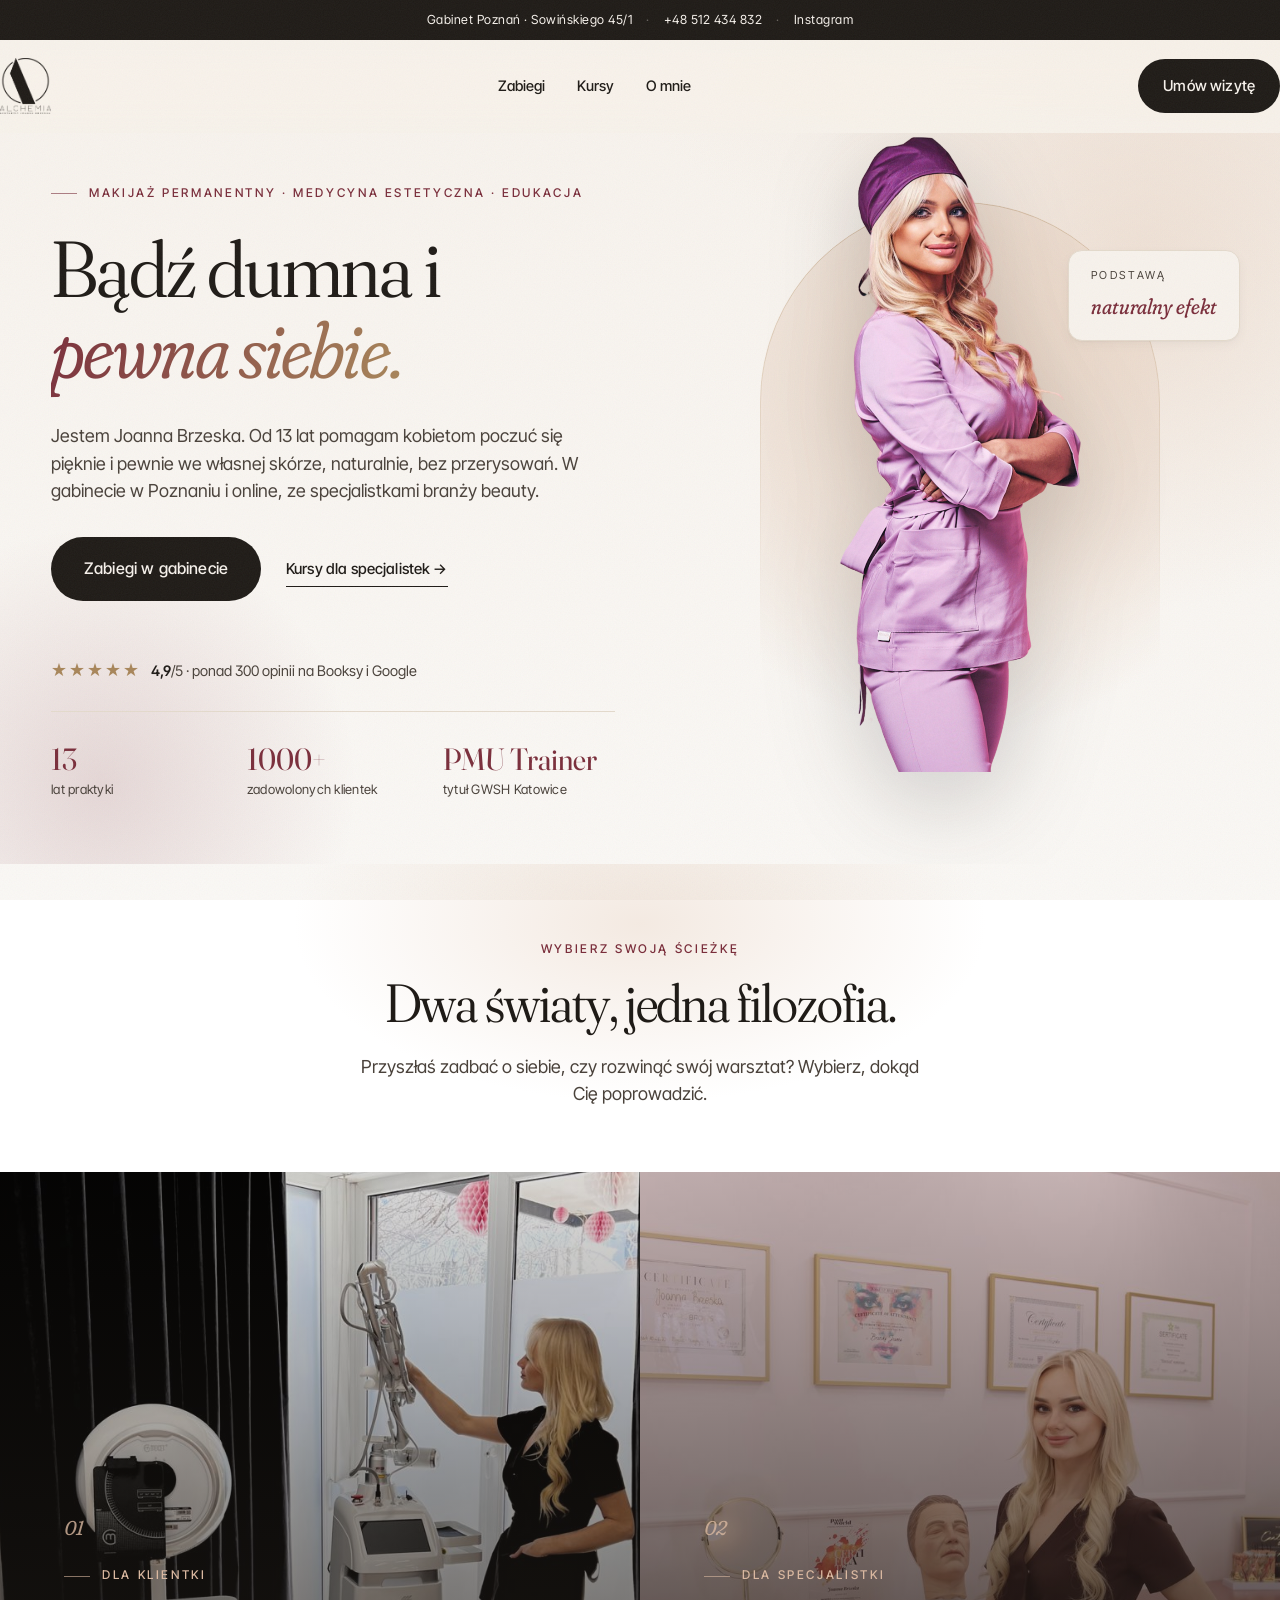
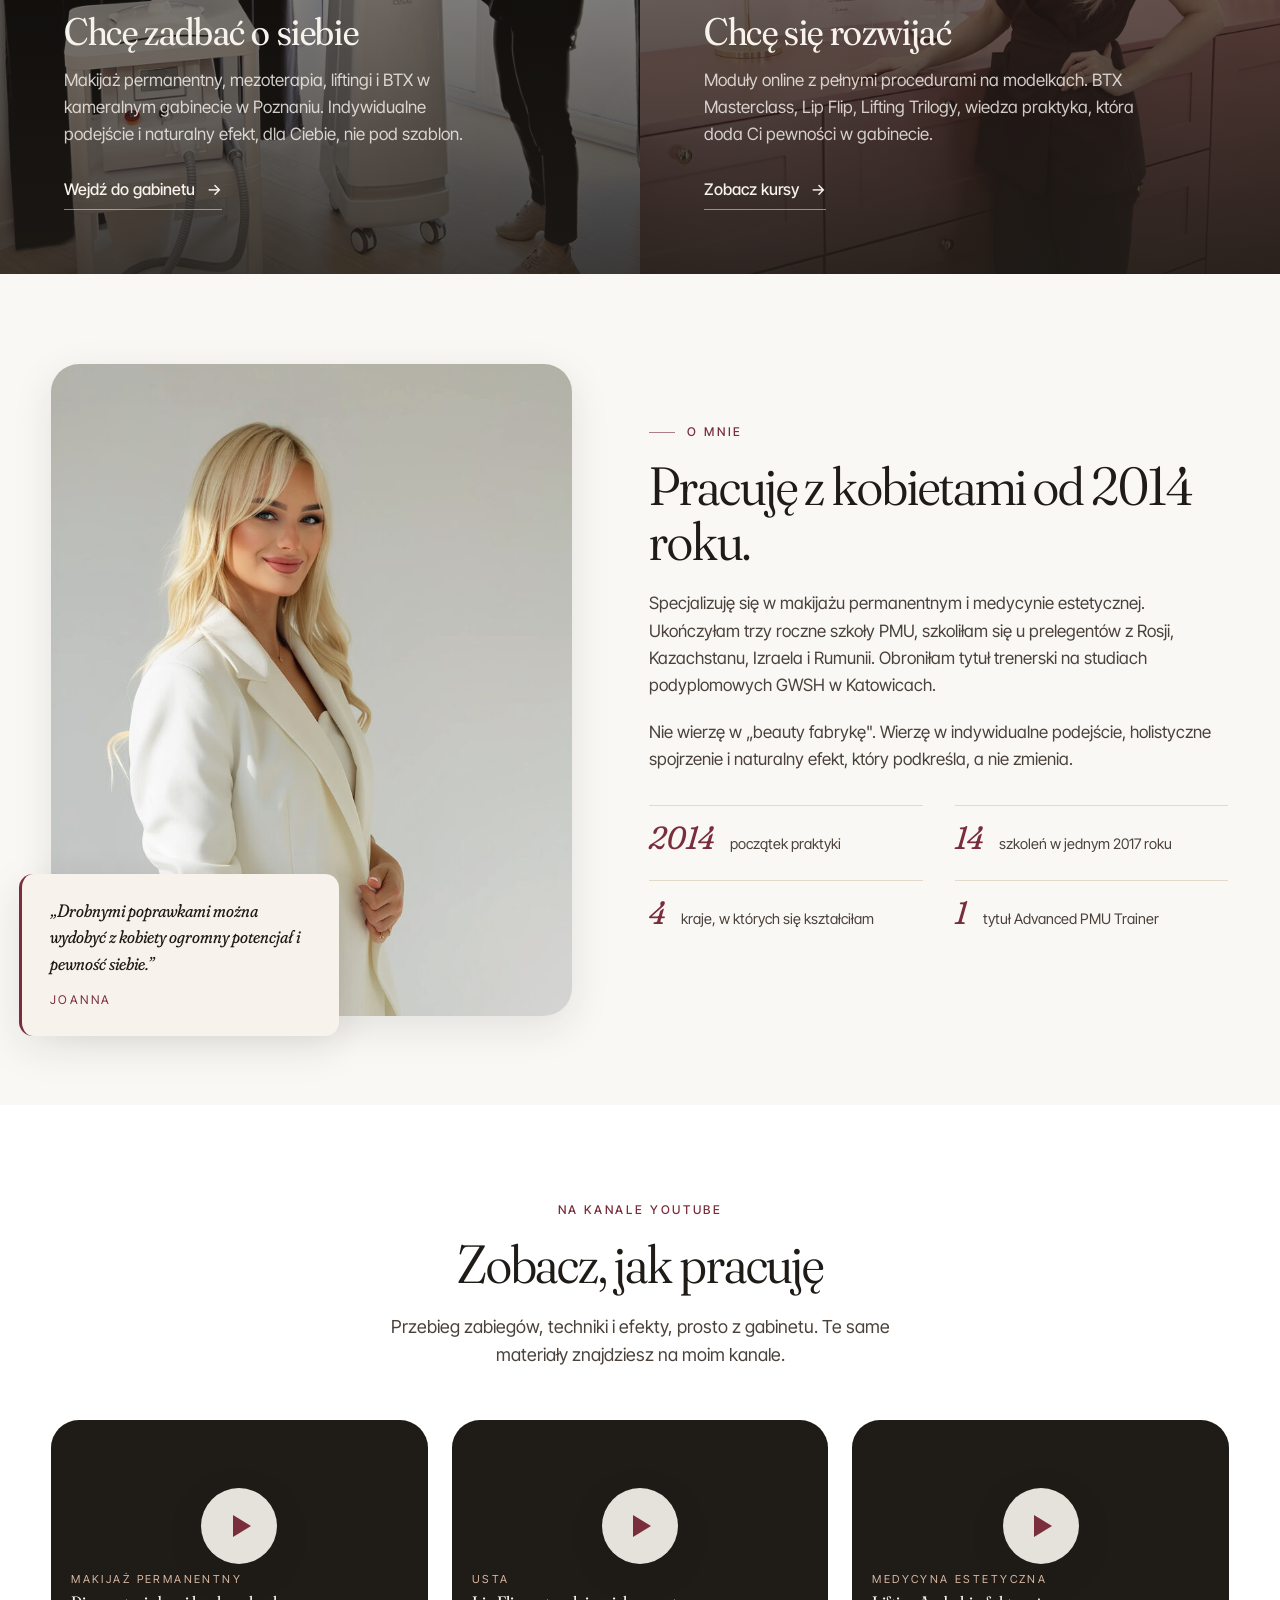
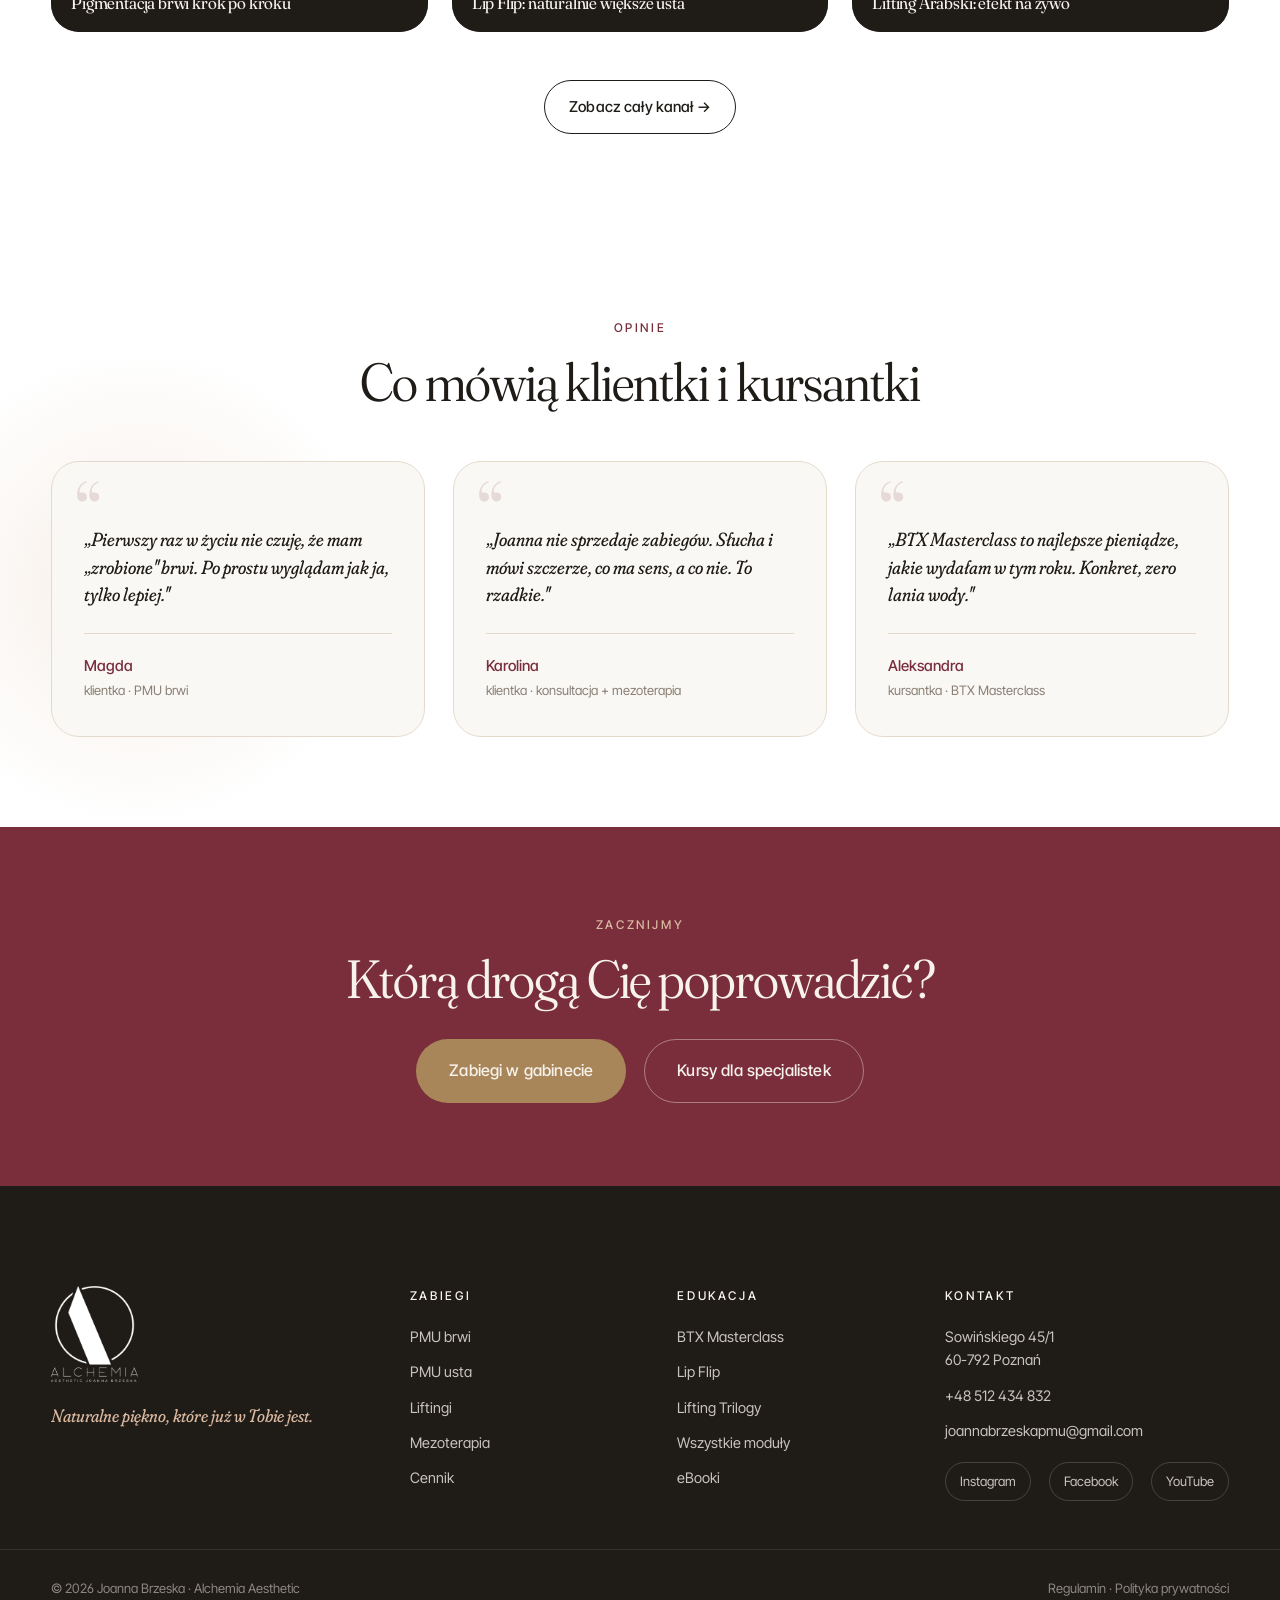
==== index.html @ 3da0dc56 "Add files via upload" ====
<!doctype html>
<html lang="pl">
<head>
<meta charset="utf-8" />
<meta name="viewport" content="width=device-width, initial-scale=1" />
<title>Joanna Brzeska · Bądź dumna i pewna siebie</title>
<meta name="description" content="Joanna Brzeska · makijaż permanentny i medycyna estetyczna w Poznaniu oraz kursy online dla specjalistek branży beauty. Naturalny efekt, z którym poczujesz się dumna i pewna siebie. 13 lat doświadczenia." />
<meta name="theme-color" content="#7A2E3B" />
<link rel="canonical" href="https://joannabrzeska.pl/" />
<link rel="icon" type="image/png" href="assets/favicon.png" />
<link rel="apple-touch-icon" href="assets/apple-touch-icon.png" />
<meta property="og:type" content="website" />
<meta property="og:locale" content="pl_PL" />
<meta property="og:site_name" content="Alchemia Aesthetic Joanna Brzeska" />
<meta property="og:url" content="https://joannabrzeska.pl/" />
<meta property="og:title" content="Joanna Brzeska · Bądź dumna i pewna siebie" />
<meta property="og:description" content="Makijaż permanentny i medycyna estetyczna w Poznaniu oraz kursy online dla specjalistek. Naturalny efekt, z którym poczujesz się dumna i pewna siebie." />
<meta property="og:image" content="https://joannabrzeska.pl/assets/og-default.jpg" />
<meta property="og:image:width" content="1200" />
<meta property="og:image:height" content="630" />
<meta name="twitter:card" content="summary_large_image" />
<meta name="twitter:title" content="Joanna Brzeska · Bądź dumna i pewna siebie" />
<meta name="twitter:description" content="Makijaż permanentny i medycyna estetyczna w Poznaniu oraz kursy online dla specjalistek." />
<meta name="twitter:image" content="https://joannabrzeska.pl/assets/og-default.jpg" />
<!-- TODO kampanie: wklej tu GA4 / Meta Pixel / Google Ads tag -->
<link rel="preconnect" href="https://fonts.googleapis.com">
<link rel="preconnect" href="https://fonts.gstatic.com" crossorigin>
<link href="https://fonts.googleapis.com/css2?family=Fraunces:ital,opsz,wght,SOFT@0,9..144,300..700,0..100;1,9..144,300..700,0..100&family=Inter+Tight:wght@300;400;500;600&display=swap" rel="stylesheet">
<link rel="stylesheet" href="styles.css" />
<!-- Dane strukturalne (geo orientacyjne, oceny dodać po weryfikacji w Booksy/Google) -->
<script type="application/ld+json">
{
  "@context": "https://schema.org",
  "@type": "BeautySalon",
  "name": "Alchemia Aesthetic Joanna Brzeska",
  "image": "https://joannabrzeska.pl/assets/og-default.jpg",
  "url": "https://joannabrzeska.pl/",
  "telephone": "+48512434832",
  "email": "joannabrzeskapmu@gmail.com",
  "priceRange": "$$",
  "address": {
    "@type": "PostalAddress",
    "streetAddress": "Sowińskiego 45/1",
    "postalCode": "60-792",
    "addressLocality": "Poznań",
    "addressCountry": "PL"
  },
  "geo": { "@type": "GeoCoordinates", "latitude": 52.4290, "longitude": 16.9100 },
  "openingHoursSpecification": [
    { "@type": "OpeningHoursSpecification", "dayOfWeek": ["Monday","Tuesday","Wednesday","Thursday","Friday"], "opens": "10:00", "closes": "19:00" },
    { "@type": "OpeningHoursSpecification", "dayOfWeek": "Saturday", "opens": "10:00", "closes": "15:00" }
  ],
  "sameAs": [
    "https://www.instagram.com/joannabrzeskapmu/",
    "https://www.facebook.com/joannabrzeskapmu/",
    "https://www.youtube.com/@joannabrzeska"
  ]
}
</script>
</head>
<body>

<!-- TOP BAR -->
<div class="topbar">
  <div class="container topbar__inner">
    <span>Gabinet Poznań · Sowińskiego 45/1</span>
    <span class="dot">·</span>
    <a href="tel:+48512434832">+48 512 434 832</a>
    <span class="dot">·</span>
    <a href="https://www.instagram.com/joannabrzeskapmu/" target="_blank" rel="noopener">Instagram</a>
  </div>
</div>

<!-- NAV -->
<header class="nav" id="nav">
  <div class="container nav__inner">
    <a href="index.html" class="brand" aria-label="Alchemia Aesthetic Joanna Brzeska">
      <img class="brand__logo" src="assets/logo-dark.png" alt="Alchemia Aesthetic Joanna Brzeska" width="951" height="1054" decoding="async" />
    </a>
    <nav class="nav__links" aria-label="Główne">
      <a href="zabiegi.html">Zabiegi</a>
      <a href="kursy.html">Kursy</a>
      <a href="#o-mnie">O mnie</a>
    </nav>
    <div class="nav__actions">
      <a href="https://alchemiaaestheticjoannabrzeska.booksy.com" target="_blank" rel="noopener" class="btn btn--primary">Umów wizytę</a>
    </div>
    <button class="nav__burger" aria-label="Menu" aria-expanded="false">
      <span></span><span></span><span></span>
    </button>
  </div>
</header>

<!-- HERO -->
<section class="hero">
  <div class="container hero__grid">
    <div class="hero__copy reveal">
      <span class="eyebrow">Makijaż permanentny &middot; Medycyna estetyczna &middot; Edukacja</span>
      <h1 class="display">
        Bądź dumna i <em>pewna siebie.</em>
      </h1>
      <p class="lede">
        Jestem Joanna Brzeska. Od 13 lat pomagam kobietom poczuć się pięknie i pewnie
        we własnej skórze, naturalnie, bez przerysowań. W gabinecie w Poznaniu i online,
        ze specjalistkami branży beauty.
      </p>
      <div class="hero__cta">
        <a href="zabiegi.html" class="btn btn--primary btn--lg">Zabiegi w gabinecie</a>
        <a href="kursy.html" class="btn btn--link">Kursy dla specjalistek &rarr;</a>
      </div>
      <!-- OCENY: podmień na realne liczby z Booksy/Google -->
      <div class="rating reveal">
        <span class="rating__stars" aria-hidden="true">★★★★★</span>
        <span class="rating__text"><strong>4,9</strong>/5 &middot; ponad 300 opinii na Booksy i Google</span>
      </div>
      <ul class="hero__proof">
        <li><strong>13</strong><span>lat praktyki</span></li>
        <li><strong>1000+</strong><span>zadowolonych klientek</span></li>
        <li><strong>PMU Trainer</strong><span>tytuł GWSH Katowice</span></li>
      </ul>
    </div>
    <div class="hero__visual hero__visual--portrait reveal">
      <span class="hero__backdrop" aria-hidden="true"></span>
      <img class="hero__portrait" src="assets/joanna-hero-trim.png" alt="Joanna Brzeska, makijaż permanentny i medycyna estetyczna" width="508" height="1288" fetchpriority="high" decoding="async" />
      <div class="hero__badge">
        <span class="hero__badge-label">Podstawą</span>
        <span class="hero__badge-value">naturalny efekt</span>
      </div>
    </div>
  </div>
</section>

<!-- GATEWAY: the fork -->
<section class="gateway" id="gateway">
  <div class="gateway__intro container reveal">
    <span class="eyebrow">Wybierz swoją ścieżkę</span>
    <h2 class="display display--md">Dwa światy, jedna filozofia.</h2>
    <p class="lede lede--center">Przyszłaś zadbać o siebie, czy rozwinąć swój warsztat? Wybierz, dokąd Cię poprowadzić.</p>
  </div>
  <div class="gateway__doors">
    <a href="zabiegi.html" class="door door--client reveal" style="--img:url('assets/salon.jpg')">
      <div class="door__inner">
        <span class="door__num">01</span>
        <span class="eyebrow eyebrow--light">Dla klientki</span>
        <h3>Chcę zadbać o siebie</h3>
        <p>Makijaż permanentny, mezoterapia, liftingi i BTX w kameralnym gabinecie w Poznaniu. Indywidualne podejście i naturalny efekt, dla Ciebie, nie pod szablon.</p>
        <span class="door__cta">Wejdź do gabinetu <span>&rarr;</span></span>
      </div>
    </a>
    <a href="kursy.html" class="door door--pro reveal" style="--img:url('assets/certyfikaty.jpg')">
      <div class="door__inner">
        <span class="door__num">02</span>
        <span class="eyebrow eyebrow--light">Dla specjalistki</span>
        <h3>Chcę się rozwijać</h3>
        <p>Moduły online z pełnymi procedurami na modelkach. BTX Masterclass, Lip Flip, Lifting Trilogy, wiedza praktyka, która doda Ci pewności w gabinecie.</p>
        <span class="door__cta">Zobacz kursy <span>&rarr;</span></span>
      </div>
    </a>
  </div>
</section>

<!-- ABOUT -->
<section class="about" id="o-mnie">
  <div class="container about__grid">
    <div class="about__visual reveal">
      <div class="about__img" style="background-image:url('assets/joanna-blazer.jpg')"></div>
      <div class="about__quote">
        <p>&bdquo;Drobnymi poprawkami można wydobyć z kobiety ogromny potencjał i pewność siebie.&rdquo;</p>
        <span>Joanna</span>
      </div>
    </div>
    <div class="about__copy reveal">
      <span class="eyebrow">O mnie</span>
      <h2 class="display display--md">Pracuję z kobietami od 2014 roku.</h2>
      <p>Specjalizuję się w makijażu permanentnym i medycynie estetycznej. Ukończyłam trzy roczne szkoły PMU, szkoliłam się u prelegentów z Rosji, Kazachstanu, Izraela i Rumunii. Obroniłam tytuł trenerski na studiach podyplomowych GWSH w Katowicach.</p>
      <p>Nie wierzę w „beauty fabrykę". Wierzę w indywidualne podejście, holistyczne spojrzenie i naturalny efekt, który podkreśla, a nie zmienia.</p>
      <ul class="about__facts">
        <li><span>2014</span>początek praktyki</li>
        <li><span>14</span>szkoleń w jednym 2017 roku</li>
        <li><span>4</span>kraje, w których się kształciłam</li>
        <li><span>1</span>tytuł Advanced PMU Trainer</li>
      </ul>
    </div>
  </div>
</section>

<!-- YOUTUBE -->
<section class="videos reveal" id="filmy">
  <div class="container">
    <div class="section-head">
      <span class="eyebrow">Na kanale YouTube</span>
      <h2 class="display display--md">Zobacz, jak pracuję</h2>
      <p class="lede lede--center">Przebieg zabiegów, techniki i efekty, prosto z gabinetu. Te same materiały znajdziesz na moim kanale.</p>
    </div>
    <div class="videos__grid">
      <button class="video-card" data-yt="wmtesK_IHoU" style="--poster:url('https://i.ytimg.com/vi/wmtesK_IHoU/hqdefault.jpg')">
        <span class="video-card__play" aria-hidden="true"></span>
        <span class="video-card__cap">
          <span class="video-card__kicker">Makijaż permanentny</span>
          <span class="video-card__title">Pigmentacja brwi krok po kroku</span>
        </span>
      </button>
      <button class="video-card" data-yt="h-pmyo1v80g" style="--poster:url('https://i.ytimg.com/vi/h-pmyo1v80g/hqdefault.jpg')">
        <span class="video-card__play" aria-hidden="true"></span>
        <span class="video-card__cap">
          <span class="video-card__kicker">Usta</span>
          <span class="video-card__title">Lip Flip: naturalnie większe usta</span>
        </span>
      </button>
      <button class="video-card" data-yt="hcUxvIE_0jc" style="--poster:url('https://i.ytimg.com/vi/hcUxvIE_0jc/hqdefault.jpg')">
        <span class="video-card__play" aria-hidden="true"></span>
        <span class="video-card__cap">
          <span class="video-card__kicker">Medycyna estetyczna</span>
          <span class="video-card__title">Lifting Arabski: efekt na żywo</span>
        </span>
      </button>
    </div>
    <div class="videos__cta">
      <a href="https://www.youtube.com/@joannabrzeska" target="_blank" rel="noopener" class="btn btn--ghost">Zobacz cały kanał &rarr;</a>
    </div>
  </div>
</section>

<!-- TESTIMONIALS -->
<section class="testimonials">
  <div class="container">
    <div class="section-head reveal">
      <span class="eyebrow">Opinie</span>
      <h2 class="display display--md">Co mówią klientki i kursantki</h2>
    </div>
    <div class="testimonials__grid">
      <blockquote class="testi reveal">
        <p>„Pierwszy raz w życiu nie czuję, że mam &bdquo;zrobione" brwi. Po prostu wyglądam jak ja, tylko lepiej."</p>
        <footer><strong>Magda</strong><span>klientka · PMU brwi</span></footer>
      </blockquote>
      <blockquote class="testi reveal">
        <p>„Joanna nie sprzedaje zabiegów. Słucha i mówi szczerze, co ma sens, a co nie. To rzadkie."</p>
        <footer><strong>Karolina</strong><span>klientka · konsultacja + mezoterapia</span></footer>
      </blockquote>
      <blockquote class="testi reveal">
        <p>„BTX Masterclass to najlepsze pieniądze, jakie wydałam w tym roku. Konkret, zero lania wody."</p>
        <footer><strong>Aleksandra</strong><span>kursantka · BTX Masterclass</span></footer>
      </blockquote>
    </div>
  </div>
</section>

<!-- CLOSING CTA -->
<section class="cta-band cta-band--split reveal">
  <div class="container">
    <span class="eyebrow eyebrow--light">Zacznijmy</span>
    <h2 class="display display--md display--light">Którą drogą Cię poprowadzić?</h2>
    <div class="cta-band__actions">
      <a href="zabiegi.html" class="btn btn--gold btn--lg">Zabiegi w gabinecie</a>
      <a href="kursy.html" class="btn btn--ghost btn--ghost-light btn--lg">Kursy dla specjalistek</a>
    </div>
  </div>
</section>

<!-- STICKY MOBILE CTA -->
<div class="mobile-cta" aria-label="Szybkie akcje">
  <a href="zabiegi.html" class="btn btn--primary">Zabiegi</a>
  <a href="kursy.html" class="btn btn--gold">Kursy</a>
</div>

<!-- FOOTER -->
<footer class="footer">
  <div class="container footer__grid">
    <div class="footer__brand">
      <img class="brand__logo brand__logo--footer" src="assets/logo-white.png" alt="Alchemia Aesthetic Joanna Brzeska" width="951" height="1054" loading="lazy" decoding="async" />
      <p>Naturalne piękno, które już w&nbsp;Tobie jest.</p>
    </div>
    <div>
      <h4>Zabiegi</h4>
      <ul>
        <li><a href="zabiegi.html#oferta">PMU brwi</a></li>
        <li><a href="zabiegi.html#oferta">PMU usta</a></li>
        <li><a href="zabiegi.html#oferta">Liftingi</a></li>
        <li><a href="zabiegi.html#oferta">Mezoterapia</a></li>
        <li><a href="zabiegi.html#cennik">Cennik</a></li>
      </ul>
    </div>
    <div>
      <h4>Edukacja</h4>
      <ul>
        <li><a href="kursy.html#moduly">BTX Masterclass</a></li>
        <li><a href="kursy.html#moduly">Lip Flip</a></li>
        <li><a href="kursy.html#moduly">Lifting Trilogy</a></li>
        <li><a href="kursy.html#moduly">Wszystkie moduły</a></li>
        <li><a href="kursy.html#moduly">eBooki</a></li>
      </ul>
    </div>
    <div>
      <h4>Kontakt</h4>
      <ul>
        <li>Sowińskiego 45/1<br/>60-792 Poznań</li>
        <li><a href="tel:+48512434832">+48 512 434 832</a></li>
        <li><a href="mailto:joannabrzeskapmu@gmail.com">joannabrzeskapmu@gmail.com</a></li>
      </ul>
      <div class="footer__social">
        <a href="https://www.instagram.com/joannabrzeskapmu/" target="_blank" rel="noopener">Instagram</a>
        <a href="https://www.facebook.com/joannabrzeskapmu/" target="_blank" rel="noopener">Facebook</a>
        <a href="https://www.youtube.com/@joannabrzeska" target="_blank" rel="noopener">YouTube</a>
      </div>
    </div>
  </div>
  <div class="container footer__bottom">
    <span>&copy; 2026 Joanna Brzeska · Alchemia Aesthetic</span>
    <span><a href="#">Regulamin</a> · <a href="#">Polityka prywatności</a></span>
  </div>
</footer>

<script src="script.js"></script>
</body>
</html>
---- styles.css ----
/* ============================================
   Joanna Brzeska — Redesign v0.1
   Palette: cream / graphite / burgundy / nude / gold
   Type: Fraunces (display) + Inter Tight (body)
   ============================================ */

:root {
  --cream:        #F7F2EC;
  --cream-2:      #EFE7DC;
  --paper:        #FAF8F5;
  --graphite:     #1F1B17;
  --graphite-2:   #4A423B;
  --muted:        #8A7F74;
  --line:         #E4DACC;
  --nude:         #E8D4C4;
  --nude-2:       #D9B8A0;
  --burgundy:     #7A2E3B;
  --burgundy-dk:  #5C1F2A;
  --gold:         #A8865A;

  --ff-display: "Fraunces", "Times New Roman", serif;
  --ff-body:    "Inter Tight", -apple-system, BlinkMacSystemFont, "Segoe UI", sans-serif;

  --radius-sm: 6px;
  --radius:    14px;
  --radius-lg: 28px;

  --shadow-sm: 0 1px 2px rgba(31,27,23,.04), 0 4px 12px rgba(31,27,23,.04);
  --shadow:    0 12px 40px rgba(31,27,23,.10);
  --shadow-lg: 0 30px 80px rgba(31,27,23,.18);

  --max: 1280px;
  --gutter: clamp(20px, 4vw, 56px);

  --ease: cubic-bezier(.22,.61,.36,1);
}

* { box-sizing: border-box; }

html { scroll-behavior: smooth; -webkit-text-size-adjust: 100%; }

body {
  margin: 0;
  font-family: var(--ff-body);
  font-size: 17px;
  line-height: 1.6;
  color: var(--graphite);
  background: var(--cream);
  font-feature-settings: "ss01","cv11";
  -webkit-font-smoothing: antialiased;
}

img { max-width: 100%; display: block; }
a { color: inherit; text-decoration: none; transition: color .25s var(--ease), opacity .25s var(--ease); }
a:hover { color: var(--burgundy); }
button { font-family: inherit; cursor: pointer; }

.container {
  max-width: var(--max);
  margin: 0 auto;
  padding: 0 var(--gutter);
}

/* ---------- TYPE ---------- */
.display {
  font-family: var(--ff-display);
  font-weight: 350;
  font-style: normal;
  font-variation-settings: "opsz" 144, "SOFT" 50;
  letter-spacing: -0.02em;
  line-height: 1.02;
  font-size: clamp(2.6rem, 6.2vw, 5.6rem);
  margin: 0 0 .4em;
  color: var(--graphite);
}
.display em {
  font-style: italic;
  font-variation-settings: "opsz" 144, "SOFT" 100;
  color: var(--burgundy);
}
.display--md { font-size: clamp(2rem, 4.2vw, 3.4rem); }
.display--light { color: var(--cream); }
.display--light em { color: var(--nude-2); }

.eyebrow {
  display: inline-block;
  text-transform: uppercase;
  letter-spacing: 0.22em;
  font-size: 12px;
  font-weight: 500;
  color: var(--burgundy);
  margin-bottom: 18px;
}
.eyebrow--light { color: var(--nude-2); }

.lede {
  font-size: clamp(1.05rem, 1.4vw, 1.2rem);
  color: var(--graphite-2);
  max-width: 56ch;
  margin: 0 0 32px;
  line-height: 1.55;
}
.lede--center { margin-left: auto; margin-right: auto; text-align: center; }
.lede--light { color: rgba(247,242,236,.78); }

.section-head { text-align: center; margin: 0 auto clamp(40px, 6vw, 80px); max-width: 760px; }
.section-head .lede { margin-top: 8px; }

/* ---------- BUTTONS ---------- */
.btn {
  display: inline-flex;
  align-items: center;
  gap: 10px;
  padding: 14px 24px;
  border-radius: 999px;
  font-size: 15px;
  font-weight: 500;
  letter-spacing: 0.01em;
  border: 1px solid transparent;
  transition: all .3s var(--ease);
  white-space: nowrap;
  cursor: pointer;
}
.btn--lg { padding: 18px 32px; font-size: 16px; }
.btn--primary {
  background: var(--graphite);
  color: var(--cream);
}
.btn--primary:hover { background: var(--burgundy); color: var(--cream); transform: translateY(-1px); }
.btn--ghost {
  background: transparent;
  color: var(--graphite);
  border-color: var(--graphite);
}
.btn--ghost:hover { background: var(--graphite); color: var(--cream); }
.btn--gold {
  background: var(--gold);
  color: var(--cream);
}
.btn--gold:hover { background: var(--graphite); }
.btn--link {
  background: transparent;
  padding: 14px 4px;
  color: var(--graphite);
  border-radius: 0;
  position: relative;
}
.btn--link::after {
  content: "";
  position: absolute;
  left: 4px; right: 4px; bottom: 8px;
  height: 1px;
  background: currentColor;
  transform-origin: left;
  transition: transform .35s var(--ease);
}
.btn--link:hover { color: var(--burgundy); }
.btn--link:hover::after { transform: scaleX(.6); }

.arrow-link {
  display: inline-flex;
  align-items: center;
  gap: 10px;
  font-weight: 500;
  font-size: 15px;
  color: var(--burgundy);
}
.arrow-link span { transition: transform .3s var(--ease); display: inline-block; }
.arrow-link:hover span { transform: translateX(6px); }
.arrow-link--light { color: var(--nude-2); }

/* ---------- TOPBAR ---------- */
.topbar {
  background: var(--graphite);
  color: var(--cream);
  font-size: 12.5px;
  letter-spacing: 0.04em;
}
.topbar__inner {
  display: flex;
  align-items: center;
  justify-content: center;
  gap: 14px;
  padding: 10px 0;
  flex-wrap: wrap;
}
.topbar .dot { opacity: .35; }
.topbar a:hover { color: var(--nude-2); }

/* ---------- NAV ---------- */
.nav {
  position: sticky;
  top: 0;
  z-index: 50;
  background: rgba(247,242,236,.85);
  backdrop-filter: saturate(180%) blur(20px);
  -webkit-backdrop-filter: saturate(180%) blur(20px);
  border-bottom: 1px solid transparent;
  transition: border-color .3s var(--ease), background .3s var(--ease);
}
.nav.is-scrolled {
  border-bottom-color: var(--line);
  background: rgba(247,242,236,.92);
}
.nav__inner {
  display: flex;
  align-items: center;
  justify-content: space-between;
  gap: 24px;
  padding: 18px 0;
}
.brand {
  display: flex;
  flex-direction: column;
  line-height: 1;
}
.brand__name {
  font-family: var(--ff-display);
  font-size: 22px;
  font-weight: 400;
  letter-spacing: -0.01em;
  font-variation-settings: "opsz" 60, "SOFT" 50;
}
.brand__sub {
  font-size: 10.5px;
  letter-spacing: 0.32em;
  text-transform: uppercase;
  color: var(--burgundy);
  margin-top: 4px;
}
.brand--light { color: var(--cream); }
.brand--light .brand__sub { color: var(--nude-2); }

.nav__links { display: flex; gap: 32px; }
.nav__links a {
  font-size: 14.5px;
  font-weight: 500;
  position: relative;
  padding: 6px 0;
}
.nav__links a::after {
  content: "";
  position: absolute; left: 0; right: 0; bottom: 0;
  height: 1px;
  background: var(--burgundy);
  transform: scaleX(0);
  transform-origin: left;
  transition: transform .3s var(--ease);
}
.nav__links a:hover::after { transform: scaleX(1); }

.nav__actions { display: flex; gap: 12px; align-items: center; }
.nav__burger { display: none; background: none; border: 0; width: 40px; height: 40px; padding: 8px; }
.nav__burger span { display: block; height: 1.5px; background: var(--graphite); margin: 5px 0; transition: transform .3s var(--ease); }

/* ---------- HERO ---------- */
.hero {
  padding: clamp(28px, 3.5vw, 56px) 0 clamp(36px, 5vw, 72px);
  position: relative;
  overflow: hidden;
}
.hero::before {
  content: "";
  position: absolute;
  top: -200px; right: -200px;
  width: 600px; height: 600px;
  background: radial-gradient(circle, var(--nude) 0%, transparent 70%);
  opacity: .5;
  pointer-events: none;
}
.hero__grid {
  display: grid;
  grid-template-columns: 1.05fr 1fr;
  gap: clamp(40px, 6vw, 80px);
  align-items: center;
  position: relative;
}
.hero__copy .display { margin-top: 8px; }
.hero__cta {
  display: flex;
  align-items: center;
  gap: 20px;
  flex-wrap: wrap;
  margin-bottom: 56px;
}
.hero__proof {
  list-style: none;
  padding: 0;
  margin: 0;
  display: grid;
  grid-template-columns: repeat(3, 1fr);
  gap: 24px;
  padding-top: 32px;
  border-top: 1px solid var(--line);
}
.hero__proof li { display: flex; flex-direction: column; gap: 4px; }
.hero__proof strong {
  font-family: var(--ff-display);
  font-size: clamp(1.6rem, 2.4vw, 2.2rem);
  font-weight: 400;
  color: var(--burgundy);
  font-variation-settings: "opsz" 144;
  line-height: 1;
}
.hero__proof span { font-size: 13px; color: var(--graphite-2); letter-spacing: 0.02em; }

.hero__visual {
  position: relative;
  aspect-ratio: 4 / 5;
  max-height: 720px;
}
.hero__img {
  position: absolute;
  background-size: cover;
  background-position: center;
  border-radius: var(--radius-lg);
  box-shadow: var(--shadow);
}
.hero__img--1 {
  inset: 0 30% 18% 0;
  border-radius: 200px 24px 200px 24px;
}
.hero__img--2 {
  inset: 35% 0 0 45%;
  border-radius: 24px 200px 24px 200px;
  border: 8px solid var(--cream);
}
.hero__badge {
  position: absolute;
  top: 8%;
  right: -4%;
  background: var(--cream);
  border: 1px solid var(--line);
  padding: 16px 22px;
  border-radius: var(--radius);
  display: flex;
  flex-direction: column;
  align-items: flex-start;
  box-shadow: var(--shadow-sm);
  z-index: 2;
}
.hero__badge-label {
  font-size: 11px;
  text-transform: uppercase;
  letter-spacing: 0.22em;
  color: var(--graphite-2);
}
.hero__badge-value {
  font-family: var(--ff-display);
  font-style: italic;
  font-size: 22px;
  color: var(--burgundy);
  font-variation-settings: "opsz" 144, "SOFT" 100;
  margin-top: 4px;
}

/* ---------- MARQUEE ---------- */
.marquee {
  background: var(--graphite);
  color: var(--cream);
  overflow: hidden;
  padding: 22px 0;
  border-top: 1px solid rgba(247,242,236,.08);
  border-bottom: 1px solid rgba(247,242,236,.08);
}
.marquee__track {
  display: flex;
  gap: 36px;
  white-space: nowrap;
  animation: marquee 40s linear infinite;
  font-family: var(--ff-display);
  font-style: italic;
  font-size: 22px;
  font-weight: 350;
  font-variation-settings: "opsz" 144, "SOFT" 100;
}
.marquee__track span:nth-child(even) { color: var(--gold); }
@keyframes marquee {
  to { transform: translateX(-50%); }
}

/* ---------- PATH SPLITTER ---------- */
.paths { padding: clamp(80px, 10vw, 140px) 0; }
.paths__grid {
  display: grid;
  grid-template-columns: 1fr 1fr;
  gap: 28px;
}
.path-card {
  display: flex;
  flex-direction: column;
  background: var(--paper);
  border-radius: var(--radius-lg);
  overflow: hidden;
  box-shadow: var(--shadow-sm);
  transition: transform .4s var(--ease), box-shadow .4s var(--ease);
  color: var(--graphite);
}
.path-card:hover { transform: translateY(-6px); box-shadow: var(--shadow); color: var(--graphite); }
.path-card__img {
  aspect-ratio: 16/10;
  background-size: cover;
  background-position: center;
  transition: transform .8s var(--ease);
}
.path-card:hover .path-card__img { transform: scale(1.04); }
.path-card__body { padding: clamp(28px, 3vw, 44px); }
.path-card__body h3 {
  font-family: var(--ff-display);
  font-weight: 400;
  font-variation-settings: "opsz" 144, "SOFT" 50;
  font-size: clamp(1.6rem, 2.4vw, 2.2rem);
  margin: 12px 0 12px;
  letter-spacing: -0.01em;
}
.path-card__body p { color: var(--graphite-2); margin: 0 0 24px; max-width: 46ch; }
.path-card--client .eyebrow--light { color: var(--burgundy); }
.path-card--pro { background: var(--graphite); color: var(--cream); }
.path-card--pro h3 { color: var(--cream); }
.path-card--pro p { color: rgba(247,242,236,.7); }
.path-card--pro .arrow-link { color: var(--nude-2); }
.path-card--pro .eyebrow--light { color: var(--nude-2); }

/* ---------- ABOUT ---------- */
.about { padding: clamp(80px, 10vw, 140px) 0; background: var(--paper); }
.about__grid {
  display: grid;
  grid-template-columns: 0.9fr 1fr;
  gap: clamp(40px, 6vw, 100px);
  align-items: center;
}
.about__visual { position: relative; aspect-ratio: 4/5; }
.about__img {
  position: absolute;
  inset: 0;
  background-size: cover;
  background-position: center;
  border-radius: var(--radius-lg);
  box-shadow: var(--shadow);
}
.about__quote {
  position: absolute;
  bottom: -20px;
  left: -32px;
  max-width: 320px;
  background: var(--cream);
  padding: 24px 28px;
  border-radius: var(--radius);
  border-left: 3px solid var(--burgundy);
  box-shadow: var(--shadow);
}
.about__quote p {
  font-family: var(--ff-display);
  font-style: italic;
  font-variation-settings: "opsz" 144, "SOFT" 100;
  font-size: 18px;
  line-height: 1.45;
  margin: 0 0 8px;
  color: var(--graphite);
}
.about__quote span { font-size: 12px; letter-spacing: 0.2em; text-transform: uppercase; color: var(--burgundy); }
.about__copy .lede { margin-bottom: 20px; }
.about__copy p { color: var(--graphite-2); margin: 0 0 20px; }
.about__facts {
  list-style: none;
  padding: 0;
  margin: 32px 0;
  display: grid;
  grid-template-columns: 1fr 1fr;
  gap: 24px 32px;
}
.about__facts li {
  display: flex;
  align-items: baseline;
  gap: 16px;
  border-top: 1px solid var(--line);
  padding-top: 16px;
  font-size: 14.5px;
  color: var(--graphite-2);
}
.about__facts span {
  font-family: var(--ff-display);
  font-style: italic;
  font-variation-settings: "opsz" 144, "SOFT" 100;
  font-size: 32px;
  color: var(--burgundy);
  line-height: 1;
}

/* ---------- MANIFESTO ---------- */
.manifesto {
  padding: clamp(80px, 12vw, 160px) 0;
  background: var(--burgundy);
  color: var(--cream);
  text-align: center;
}
.manifesto__text {
  font-family: var(--ff-display);
  font-weight: 350;
  font-variation-settings: "opsz" 144, "SOFT" 100;
  font-size: clamp(1.6rem, 3.6vw, 3rem);
  line-height: 1.2;
  letter-spacing: -0.01em;
  max-width: 22ch;
  margin: 0 auto;
}
.manifesto__text em {
  font-style: italic;
  color: var(--nude);
}

/* ---------- TREATMENTS ---------- */
.treatments { padding: clamp(80px, 10vw, 140px) 0; }
.treatments__grid {
  display: grid;
  grid-template-columns: repeat(3, 1fr);
  gap: 28px;
}
.treatment-card {
  background: var(--paper);
  border-radius: var(--radius-lg);
  overflow: hidden;
  display: flex;
  flex-direction: column;
  transition: transform .4s var(--ease), box-shadow .4s var(--ease);
}
.treatment-card:hover { transform: translateY(-4px); box-shadow: var(--shadow); }
.treatment-card__img {
  aspect-ratio: 4/3;
  background-size: cover;
  background-position: center;
  transition: transform .8s var(--ease);
}
.treatment-card:hover .treatment-card__img { transform: scale(1.05); }
.treatment-card__body { padding: 28px; display: flex; flex-direction: column; flex: 1; }
.treatment-card__body h3 {
  font-family: var(--ff-display);
  font-weight: 400;
  font-variation-settings: "opsz" 144, "SOFT" 50;
  font-size: 22px;
  margin: 0 0 10px;
  letter-spacing: -0.01em;
}
.treatment-card__body p { margin: 0 0 20px; color: var(--graphite-2); font-size: 15px; flex: 1; }
.treatment-card__meta {
  display: flex;
  justify-content: space-between;
  align-items: center;
  padding-top: 16px;
  border-top: 1px solid var(--line);
}
.treatment-card__meta span {
  font-family: var(--ff-display);
  font-style: italic;
  font-variation-settings: "opsz" 144, "SOFT" 100;
  color: var(--burgundy);
  font-size: 19px;
}
.treatment-card__meta a { font-size: 14px; font-weight: 500; }

.treatments__cta {
  display: flex;
  align-items: center;
  justify-content: center;
  gap: 24px;
  margin-top: 56px;
  flex-wrap: wrap;
}

/* ---------- INSTAGRAM ---------- */
.instagram { padding: clamp(80px, 10vw, 140px) 0; background: var(--cream-2); }
.instagram__grid {
  display: grid;
  grid-template-columns: repeat(6, 1fr);
  gap: 12px;
}
.ig-tile {
  aspect-ratio: 1;
  background-size: cover;
  background-position: center;
  border-radius: var(--radius);
  overflow: hidden;
  position: relative;
  transition: transform .4s var(--ease);
}
.ig-tile::after {
  content: "";
  position: absolute; inset: 0;
  background: linear-gradient(180deg, transparent 40%, rgba(31,27,23,.5));
  opacity: 0;
  transition: opacity .4s var(--ease);
}
.ig-tile:hover { transform: scale(1.02); }
.ig-tile:hover::after { opacity: 1; }
.instagram__cta { text-align: center; margin-top: 48px; }

/* ---------- COURSES ---------- */
.courses {
  padding: clamp(80px, 10vw, 140px) 0;
  background: var(--graphite);
  color: var(--cream);
}
.courses .display--md { color: var(--cream); }
.courses__grid {
  display: grid;
  grid-template-columns: repeat(3, 1fr);
  gap: 24px;
  align-items: stretch;
}
.course-card {
  position: relative;
  background: rgba(247,242,236,.04);
  border: 1px solid rgba(247,242,236,.10);
  border-radius: var(--radius-lg);
  padding: 36px 32px;
  display: flex;
  flex-direction: column;
  transition: all .4s var(--ease);
}
.course-card:hover {
  background: rgba(247,242,236,.07);
  border-color: rgba(247,242,236,.18);
  transform: translateY(-4px);
}
.course-card--featured {
  background: var(--burgundy);
  border-color: var(--burgundy);
}
.course-card--featured:hover { background: var(--burgundy-dk); border-color: var(--burgundy-dk); }
.course-card__tag {
  display: inline-block;
  align-self: flex-start;
  font-size: 11px;
  text-transform: uppercase;
  letter-spacing: 0.18em;
  padding: 6px 12px;
  border-radius: 999px;
  background: rgba(247,242,236,.12);
  color: var(--cream);
  margin-bottom: 28px;
}
.course-card__tag--gold { background: var(--gold); color: var(--graphite); }
.course-card h3 {
  font-family: var(--ff-display);
  font-weight: 400;
  font-variation-settings: "opsz" 144, "SOFT" 50;
  font-size: clamp(1.5rem, 2vw, 1.9rem);
  letter-spacing: -0.01em;
  margin: 0 0 16px;
  color: var(--cream);
}
.course-card p { color: rgba(247,242,236,.72); margin: 0 0 32px; flex: 1; font-size: 15px; }
.course-card__meta {
  display: flex;
  justify-content: space-between;
  align-items: center;
  padding-top: 20px;
  border-top: 1px solid rgba(247,242,236,.12);
}
.course-card__price {
  font-family: var(--ff-display);
  font-style: italic;
  font-variation-settings: "opsz" 144, "SOFT" 100;
  font-size: 26px;
  color: var(--gold);
}
.course-card--featured .course-card__price { color: var(--cream); }
.course-card--featured .arrow-link { color: var(--cream); }
.course-card__price s { font-size: 16px; opacity: .5; margin-left: 6px; }
.courses__cta { text-align: center; margin-top: 56px; }

/* ---------- TESTIMONIALS ---------- */
.testimonials { padding: clamp(80px, 10vw, 140px) 0; }
.testimonials__grid {
  display: grid;
  grid-template-columns: repeat(3, 1fr);
  gap: 28px;
}
.testi {
  margin: 0;
  background: var(--paper);
  padding: 36px 32px;
  border-radius: var(--radius-lg);
  border: 1px solid var(--line);
  position: relative;
}
.testi::before {
  content: "“";
  position: absolute;
  top: 12px; left: 24px;
  font-family: var(--ff-display);
  font-size: 80px;
  color: var(--burgundy);
  opacity: .15;
  line-height: 1;
}
.testi p {
  font-family: var(--ff-display);
  font-style: italic;
  font-variation-settings: "opsz" 144, "SOFT" 100;
  font-size: 19px;
  line-height: 1.45;
  margin: 28px 0 24px;
  color: var(--graphite);
}
.testi footer { padding-top: 20px; border-top: 1px solid var(--line); }
.testi strong { display: block; font-weight: 500; font-size: 15px; color: var(--burgundy); }
.testi span { display: block; font-size: 13px; color: var(--muted); margin-top: 2px; }

/* ---------- STUDIO ---------- */
.studio { padding: clamp(80px, 10vw, 140px) 0; background: var(--paper); }
.studio__grid {
  display: grid;
  grid-template-columns: 1fr 1fr;
  gap: clamp(40px, 6vw, 80px);
  align-items: center;
}
.studio__visual {
  aspect-ratio: 4/5;
  position: relative;
}
.studio__img {
  position: absolute;
  inset: 0;
  background-size: cover;
  background-position: center;
  border-radius: var(--radius-lg);
  box-shadow: var(--shadow);
}
.studio__info {
  list-style: none;
  padding: 0;
  margin: 32px 0;
}
.studio__info li {
  display: grid;
  grid-template-columns: 100px 1fr;
  gap: 24px;
  padding: 18px 0;
  border-top: 1px solid var(--line);
  align-items: baseline;
  font-size: 16px;
}
.studio__info li:last-child { border-bottom: 1px solid var(--line); }
.studio__info span {
  font-size: 12px;
  letter-spacing: 0.22em;
  text-transform: uppercase;
  color: var(--burgundy);
}
.studio__cta { display: flex; gap: 16px; flex-wrap: wrap; margin-top: 8px; }

/* ---------- NEWSLETTER ---------- */
.newsletter { padding: clamp(80px, 10vw, 140px) 0; }
.newsletter__inner {
  background: var(--graphite);
  color: var(--cream);
  border-radius: var(--radius-lg);
  padding: clamp(40px, 5vw, 72px);
  display: grid;
  grid-template-columns: 1fr 1fr;
  gap: clamp(32px, 5vw, 60px);
  align-items: center;
}
.newsletter .display--md { color: var(--cream); }
.newsletter .lede { color: rgba(247,242,236,.7); }
.newsletter .eyebrow { color: var(--nude-2); }
.newsletter__form { display: flex; flex-direction: column; gap: 18px; }
.newsletter__choice {
  display: flex;
  align-items: center;
  gap: 12px;
  font-size: 14.5px;
  color: rgba(247,242,236,.85);
  cursor: pointer;
  padding: 12px 16px;
  border-radius: var(--radius);
  background: rgba(247,242,236,.05);
  border: 1px solid rgba(247,242,236,.08);
  transition: all .25s var(--ease);
}
.newsletter__choice:has(input:checked) {
  background: rgba(168,134,90,.15);
  border-color: var(--gold);
  color: var(--cream);
}
.newsletter__choice input { accent-color: var(--gold); }
.newsletter__field {
  display: flex;
  gap: 10px;
  margin-top: 8px;
}
.newsletter__field input {
  flex: 1;
  padding: 16px 20px;
  border-radius: 999px;
  border: 1px solid rgba(247,242,236,.18);
  background: rgba(247,242,236,.05);
  color: var(--cream);
  font-family: inherit;
  font-size: 15px;
  outline: none;
  transition: border-color .25s var(--ease);
}
.newsletter__field input::placeholder { color: rgba(247,242,236,.5); }
.newsletter__field input:focus { border-color: var(--gold); }
.newsletter__field .btn--primary { background: var(--gold); color: var(--graphite); }
.newsletter__field .btn--primary:hover { background: var(--cream); }

/* ---------- FOOTER ---------- */
.footer {
  background: var(--graphite);
  color: rgba(247,242,236,.78);
  padding: clamp(60px, 8vw, 100px) 0 32px;
  font-size: 14.5px;
}
.footer__grid {
  display: grid;
  grid-template-columns: 1.4fr 1fr 1fr 1.2fr;
  gap: 40px;
  padding-bottom: 48px;
  border-bottom: 1px solid rgba(247,242,236,.10);
}
.footer__brand p {
  font-family: var(--ff-display);
  font-style: italic;
  font-variation-settings: "opsz" 144, "SOFT" 100;
  font-size: 18px;
  color: var(--nude-2);
  max-width: 26ch;
  margin: 20px 0 0;
}
.footer h4 {
  font-family: var(--ff-body);
  font-weight: 500;
  font-size: 12px;
  letter-spacing: 0.22em;
  text-transform: uppercase;
  color: var(--cream);
  margin: 0 0 20px;
}
.footer ul { list-style: none; padding: 0; margin: 0; display: flex; flex-direction: column; gap: 12px; }
.footer ul a:hover { color: var(--nude-2); }
.footer__social { margin-top: 20px; display: flex; gap: 18px; }
.footer__social a {
  padding: 8px 14px;
  border: 1px solid rgba(247,242,236,.18);
  border-radius: 999px;
  font-size: 13px;
}
.footer__social a:hover { border-color: var(--nude-2); color: var(--nude-2); }
.footer__bottom {
  display: flex;
  justify-content: space-between;
  padding-top: 28px;
  font-size: 13px;
  color: rgba(247,242,236,.5);
  flex-wrap: wrap;
  gap: 12px;
}

/* ============================================
   DESTINATION PAGES — added components
   ============================================ */

/* nav active + dark nav */
.nav__links a.is-active { color: var(--burgundy); }
.nav__links a.is-active::after { transform: scaleX(1); }
.nav--dark {
  background: rgba(31,27,23,.72);
  border-bottom-color: rgba(247,242,236,.08);
}
.nav--dark.is-scrolled { background: rgba(31,27,23,.92); border-bottom-color: rgba(247,242,236,.12); }
.nav--dark .nav__links a { color: var(--cream); }
.nav--dark .nav__links a.is-active { color: var(--nude-2); }
.nav--dark .nav__links a::after { background: var(--nude-2); }
.nav--dark .nav__burger span { background: var(--cream); }
.theme-dark { background: var(--graphite); }

/* back link */
.back-link {
  display: inline-block;
  font-size: 13px;
  letter-spacing: 0.08em;
  color: var(--muted);
  margin-bottom: 24px;
}
.back-link:hover { color: var(--burgundy); }
.back-link--light { color: rgba(247,242,236,.6); }
.back-link--light:hover { color: var(--nude-2); }
.btn--link-light { color: var(--cream); }
.btn--link-light:hover { color: var(--nude-2); }
.btn--gold-light { }
.btn--ghost-light { color: var(--cream); border-color: rgba(247,242,236,.4); }
.btn--ghost-light:hover { background: var(--cream); color: var(--graphite); border-color: var(--cream); }

/* ---------- GATEWAY DOORS ---------- */
.gateway { padding: clamp(60px, 8vw, 110px) 0 0; }
.gateway__intro { text-align: center; max-width: 720px; margin: 0 auto clamp(36px, 5vw, 64px); }
.gateway__doors {
  display: grid;
  grid-template-columns: 1fr 1fr;
  min-height: 78vh;
}
.door {
  position: relative;
  display: flex;
  align-items: flex-end;
  overflow: hidden;
  color: var(--cream);
  isolation: isolate;
}
.door::before {
  content: "";
  position: absolute; inset: 0;
  background-image: var(--img);
  background-size: cover;
  background-position: center;
  transform: scale(1.02);
  transition: transform 1s var(--ease);
  z-index: -2;
}
.door::after {
  content: "";
  position: absolute; inset: 0;
  background: linear-gradient(180deg, rgba(31,27,23,.15) 0%, rgba(31,27,23,.85) 100%);
  z-index: -1;
  transition: opacity .5s var(--ease);
}
.door--pro::after { background: linear-gradient(180deg, rgba(92,31,42,.25) 0%, rgba(31,27,23,.9) 100%); }
.door:hover::before { transform: scale(1.08); }
.door:hover { color: var(--cream); }
.door__inner { padding: clamp(36px, 5vw, 72px); max-width: 560px; }
.door__num {
  font-family: var(--ff-display);
  font-style: italic;
  font-variation-settings: "opsz" 144, "SOFT" 100;
  font-size: 20px;
  color: var(--nude-2);
  display: block;
  margin-bottom: 16px;
  opacity: .8;
}
.door .eyebrow--light { color: var(--nude-2); }
.door h3 {
  font-family: var(--ff-display);
  font-weight: 400;
  font-variation-settings: "opsz" 144, "SOFT" 60;
  font-size: clamp(1.9rem, 3vw, 2.8rem);
  letter-spacing: -0.01em;
  line-height: 1.05;
  margin: 8px 0 16px;
  color: var(--cream);
}
.door p { color: rgba(247,242,236,.82); margin: 0 0 28px; max-width: 44ch; }
.door__cta {
  display: inline-flex;
  align-items: center;
  gap: 12px;
  font-weight: 500;
  font-size: 16px;
  padding-bottom: 6px;
  border-bottom: 1px solid rgba(247,242,236,.5);
  transition: border-color .3s var(--ease), gap .3s var(--ease);
}
.door__cta span { transition: transform .3s var(--ease); }
.door:hover .door__cta { border-color: var(--nude-2); }
.door:hover .door__cta span { transform: translateX(8px); }

/* ---------- PAGE HERO ---------- */
.page-hero { padding: clamp(28px, 3.5vw, 56px) 0 clamp(36px, 5vw, 64px); position: relative; overflow: hidden; }
.page-hero::before {
  content: "";
  position: absolute; top: -180px; right: -180px;
  width: 520px; height: 520px;
  background: radial-gradient(circle, var(--nude) 0%, transparent 70%);
  opacity: .5; pointer-events: none;
}
.page-hero--dark { background: var(--graphite); }
.page-hero--dark::before { background: radial-gradient(circle, rgba(122,46,59,.6) 0%, transparent 70%); opacity: .7; }
.page-hero__grid {
  display: grid;
  grid-template-columns: 1.05fr .95fr;
  gap: clamp(40px, 6vw, 80px);
  align-items: center;
  position: relative;
}
.page-hero__copy .display { margin-top: 6px; }
.page-hero__visual { aspect-ratio: 5/6; position: relative; }
.page-hero__img {
  position: absolute; inset: 0;
  background-size: cover; background-position: center;
  border-radius: 220px 24px 220px 24px;
  box-shadow: var(--shadow);
}
.page-hero--dark .page-hero__img { border: 8px solid rgba(247,242,236,.06); }

/* ---------- PROCESS ---------- */
.process { padding: clamp(80px, 10vw, 130px) 0; background: var(--paper); }
.process__grid { display: grid; grid-template-columns: repeat(4, 1fr); gap: 28px; }
.step { position: relative; padding-top: 28px; border-top: 2px solid var(--line); }
.step__num {
  font-family: var(--ff-display);
  font-style: italic;
  font-variation-settings: "opsz" 144, "SOFT" 100;
  font-size: 40px;
  color: var(--burgundy);
  line-height: 1;
  display: block;
  margin-bottom: 16px;
}
.step h3 { font-family: var(--ff-display); font-weight: 400; font-variation-settings: "opsz" 144, "SOFT" 50; font-size: 22px; margin: 0 0 10px; }
.step p { margin: 0; color: var(--graphite-2); font-size: 15px; }

/* ---------- PRICING ---------- */
.pricing { padding: clamp(80px, 10vw, 130px) 0; }
.pricing__grid { display: grid; grid-template-columns: repeat(3, 1fr); gap: 28px; }
.price-group {
  background: var(--paper);
  border: 1px solid var(--line);
  border-radius: var(--radius-lg);
  padding: 36px 32px;
}
.price-group h3 {
  font-family: var(--ff-display);
  font-weight: 400;
  font-variation-settings: "opsz" 144, "SOFT" 50;
  font-size: 24px;
  margin: 0 0 20px;
  color: var(--burgundy);
}
.price-group ul { list-style: none; padding: 0; margin: 0; }
.price-group li {
  display: flex;
  justify-content: space-between;
  align-items: baseline;
  gap: 16px;
  padding: 14px 0;
  border-top: 1px solid var(--line);
  font-size: 15px;
}
.price-group li span { color: var(--graphite-2); }
.price-group li b {
  font-family: var(--ff-display);
  font-style: italic;
  font-variation-settings: "opsz" 144, "SOFT" 100;
  font-weight: 400;
  font-size: 18px;
  color: var(--graphite);
  white-space: nowrap;
}

/* ---------- WHY (dark) ---------- */
.why { padding: clamp(80px, 10vw, 130px) 0; background: var(--graphite); color: var(--cream); }
.why__stats {
  display: grid;
  grid-template-columns: repeat(4, 1fr);
  gap: 32px;
  text-align: center;
}
.why__stats div { padding: 0 12px; border-left: 1px solid rgba(247,242,236,.12); }
.why__stats div:first-child { border-left: 0; }
.why__stats strong {
  font-family: var(--ff-display);
  font-weight: 400;
  font-variation-settings: "opsz" 144;
  font-size: clamp(2.4rem, 4vw, 3.6rem);
  color: var(--gold);
  display: block;
  line-height: 1;
}
.why__stats span { font-size: 14px; color: rgba(247,242,236,.7); margin-top: 8px; display: block; }

/* ---------- MODULES (dark) ---------- */
.modules { padding: clamp(60px, 8vw, 110px) 0 clamp(80px, 10vw, 130px); background: var(--graphite); color: var(--cream); }
.modules__featured {
  display: grid;
  grid-template-columns: 1.2fr 1fr;
  gap: 0;
  background: var(--burgundy);
  border-radius: var(--radius-lg);
  overflow: hidden;
  margin-bottom: 28px;
}
.modules__featured-body { padding: clamp(36px, 4vw, 56px); }
.modules__featured-body h3 {
  font-family: var(--ff-display);
  font-weight: 400;
  font-variation-settings: "opsz" 144, "SOFT" 60;
  font-size: clamp(2rem, 3.4vw, 3rem);
  margin: 18px 0 16px;
  color: var(--cream);
  letter-spacing: -0.01em;
}
.modules__featured-body > p { color: rgba(247,242,236,.85); margin: 0 0 24px; max-width: 52ch; }
.modules__incl { list-style: none; padding: 0; margin: 0 0 32px; }
.modules__incl li {
  position: relative;
  padding: 10px 0 10px 28px;
  border-top: 1px solid rgba(247,242,236,.15);
  font-size: 14.5px;
  color: rgba(247,242,236,.9);
}
.modules__incl li::before {
  content: "✦";
  position: absolute; left: 0;
  color: var(--gold);
}
.modules__featured .course-card__meta { border-top-color: rgba(247,242,236,.2); }
.modules__featured .course-card__price { color: var(--cream); }
.modules__featured-img { background-size: cover; background-position: center; min-height: 320px; }
.modules__ebooks {
  display: flex;
  align-items: center;
  justify-content: space-between;
  gap: 24px;
  margin-top: 40px;
  padding: 32px clamp(28px, 4vw, 44px);
  border: 1px solid rgba(247,242,236,.14);
  border-radius: var(--radius-lg);
  flex-wrap: wrap;
}
.modules__ebooks h3 { font-family: var(--ff-display); font-weight: 400; font-variation-settings: "opsz" 144, "SOFT" 50; font-size: 22px; margin: 0 0 6px; color: var(--cream); }
.modules__ebooks p { margin: 0; color: rgba(247,242,236,.7); font-size: 15px; }

/* ---------- BENEFITS (dark) ---------- */
.benefits { padding: clamp(80px, 10vw, 130px) 0; background: #17130F; color: var(--cream); }
.benefits__grid { display: grid; grid-template-columns: repeat(4, 1fr); gap: 28px; }
.benefit { padding-top: 24px; border-top: 2px solid rgba(247,242,236,.15); }
.benefit__num {
  font-family: var(--ff-display);
  font-style: italic;
  font-variation-settings: "opsz" 144, "SOFT" 100;
  font-size: 34px;
  color: var(--gold);
  display: block;
  margin-bottom: 14px;
}
.benefit h3 { font-family: var(--ff-display); font-weight: 400; font-variation-settings: "opsz" 144, "SOFT" 50; font-size: 20px; margin: 0 0 8px; color: var(--cream); }
.benefit p { margin: 0; color: rgba(247,242,236,.68); font-size: 14.5px; }

/* ---------- TESTIMONIALS dark variant ---------- */
.testimonials--dark { background: var(--graphite); }
.testi--dark { background: rgba(247,242,236,.04); border-color: rgba(247,242,236,.12); }
.testi--dark::before { color: var(--gold); opacity: .25; }
.testi--dark p { color: var(--cream); }
.testi--dark footer { border-top-color: rgba(247,242,236,.12); }
.testi--dark strong { color: var(--nude-2); }
.testi--dark span { color: rgba(247,242,236,.55); }

/* ---------- FAQ (dark) ---------- */
.faq { padding: clamp(80px, 10vw, 130px) 0; background: var(--graphite); color: var(--cream); }
.faq__inner { display: grid; grid-template-columns: .8fr 1.2fr; gap: clamp(40px, 6vw, 80px); align-items: start; }
.section-head--left { text-align: left; margin: 0; }
.faq__list { display: flex; flex-direction: column; }
.faq__item { border-top: 1px solid rgba(247,242,236,.14); }
.faq__item:last-child { border-bottom: 1px solid rgba(247,242,236,.14); }
.faq__item summary {
  list-style: none;
  cursor: pointer;
  padding: 24px 40px 24px 0;
  font-family: var(--ff-display);
  font-weight: 400;
  font-variation-settings: "opsz" 144, "SOFT" 50;
  font-size: clamp(1.1rem, 1.6vw, 1.4rem);
  color: var(--cream);
  position: relative;
  transition: color .25s var(--ease);
}
.faq__item summary::-webkit-details-marker { display: none; }
.faq__item summary::after {
  content: "+";
  position: absolute; right: 0; top: 50%;
  transform: translateY(-50%);
  font-family: var(--ff-body);
  font-size: 26px;
  color: var(--gold);
  transition: transform .3s var(--ease);
}
.faq__item[open] summary::after { transform: translateY(-50%) rotate(45deg); }
.faq__item summary:hover { color: var(--nude-2); }
.faq__item p { margin: 0 40px 24px 0; color: rgba(247,242,236,.72); font-size: 15.5px; }

/* ---------- CTA BAND ---------- */
.cta-band {
  padding: clamp(70px, 9vw, 120px) 0;
  background: var(--burgundy);
  text-align: center;
}
.cta-band .display { margin: 0 0 32px; }
.cta-band--gold { background: var(--gold); }
.cta-band--gold .display { color: var(--graphite); }

/* ---------- REVEAL ANIMATIONS ---------- */
.reveal {
  opacity: 0;
  transform: translateY(28px);
  transition: opacity .9s var(--ease), transform .9s var(--ease);
  will-change: opacity, transform;
}
.reveal.is-visible {
  opacity: 1;
  transform: none;
}

/* ---------- RESPONSIVE ---------- */
@media (max-width: 1024px) {
  .hero__grid { grid-template-columns: 1fr; }
  .hero__visual { max-width: 560px; margin: 20px auto 0; }
  .paths__grid { grid-template-columns: 1fr; }
  .about__grid { grid-template-columns: 1fr; }
  .about__visual { max-width: 520px; margin: 0 auto; }
  .treatments__grid { grid-template-columns: repeat(2, 1fr); }
  .instagram__grid { grid-template-columns: repeat(3, 1fr); }
  .courses__grid { grid-template-columns: 1fr; }
  .testimonials__grid { grid-template-columns: 1fr; }
  .studio__grid { grid-template-columns: 1fr; }
  .studio__visual { max-width: 520px; margin: 0 auto; }
  .newsletter__inner { grid-template-columns: 1fr; }
  .footer__grid { grid-template-columns: 1fr 1fr; }
  .gateway__doors { grid-template-columns: 1fr; min-height: 0; }
  .door { min-height: 64vh; }
  .page-hero__grid { grid-template-columns: 1fr; }
  .page-hero__visual { max-width: 520px; margin: 0 auto; aspect-ratio: 5/4; }
  .process__grid { grid-template-columns: repeat(2, 1fr); }
  .pricing__grid { grid-template-columns: 1fr; }
  .why__stats { grid-template-columns: repeat(2, 1fr); gap: 28px 16px; }
  .why__stats div:nth-child(3) { border-left: 0; }
  .modules__featured { grid-template-columns: 1fr; }
  .modules__featured-img { min-height: 240px; order: -1; }
  .benefits__grid { grid-template-columns: repeat(2, 1fr); }
  .faq__inner { grid-template-columns: 1fr; }
}

@media (max-width: 720px) {
  body { font-size: 16px; }
  .nav__links, .nav__actions .btn--ghost { display: none; }
  .nav__burger { display: block; }
  .topbar .dot:nth-of-type(2), .topbar a:last-of-type { display: none; }
  .treatments__grid { grid-template-columns: 1fr; }
  .instagram__grid { grid-template-columns: repeat(2, 1fr); }
  .about__facts { grid-template-columns: 1fr; }
  .hero__proof { grid-template-columns: 1fr 1fr; gap: 16px; }
  .footer__grid { grid-template-columns: 1fr; }
  .studio__info li { grid-template-columns: 1fr; gap: 4px; padding: 14px 0; }
  .hero__badge { right: 4%; }
  .process__grid { grid-template-columns: 1fr; }
  .benefits__grid { grid-template-columns: 1fr; }
  .why__stats { grid-template-columns: 1fr 1fr; }
}

/* ============================================
   MODERN VIBES — texture, depth, motion
   ============================================ */

/* subtle vertical depth on base background */
body {
  background:
    radial-gradient(120% 80% at 100% 0%, rgba(232,212,196,.35) 0%, transparent 45%),
    linear-gradient(180deg, var(--cream) 0%, var(--paper) 100%);
  background-attachment: fixed;
}
body.theme-dark {
  background:
    radial-gradient(120% 80% at 0% 0%, rgba(122,46,59,.22) 0%, transparent 45%),
    var(--graphite);
  background-attachment: fixed;
}

/* film grain overlay across the whole site */
body::after {
  content: "";
  position: fixed;
  inset: 0;
  z-index: 9998;
  pointer-events: none;
  opacity: .05;
  background-image: url("data:image/svg+xml,%3Csvg xmlns='http://www.w3.org/2000/svg' width='220' height='220'%3E%3Cfilter id='n'%3E%3CfeTurbulence type='fractalNoise' baseFrequency='0.85' numOctaves='4' stitchTiles='stitch'/%3E%3C/filter%3E%3Crect width='100%25' height='100%25' filter='url(%23n)'/%3E%3C/svg%3E");
}

/* animated gradient glows */
@keyframes floatBlob {
  0%, 100% { transform: translate(0, 0) scale(1); }
  50%      { transform: translate(-28px, 22px) scale(1.12); }
}

.hero { z-index: 1; }
.hero::before {
  width: 680px; height: 680px;
  background: radial-gradient(circle, var(--nude) 0%, transparent 70%);
  opacity: .6;
  animation: floatBlob 16s var(--ease) infinite;
}
.hero::after {
  content: "";
  position: absolute;
  bottom: -180px; left: -160px;
  width: 520px; height: 520px;
  background: radial-gradient(circle, rgba(122,46,59,.16) 0%, transparent 70%);
  pointer-events: none;
  z-index: -1;
  animation: floatBlob 22s var(--ease) infinite reverse;
}
.hero__grid { z-index: 1; }

/* expressive gradient accent on hero / page-hero headlines */
.hero .display em,
.page-hero__copy .display em {
  background: linear-gradient(105deg, var(--burgundy) 0%, var(--gold) 100%);
  -webkit-background-clip: text;
  background-clip: text;
  -webkit-text-fill-color: transparent;
  color: var(--burgundy);
}
.page-hero--dark .page-hero__copy .display em {
  background: linear-gradient(105deg, var(--nude-2) 0%, var(--gold) 100%);
  -webkit-background-clip: text;
  background-clip: text;
  -webkit-text-fill-color: transparent;
}

/* eyebrow gets a modern leading tick */
.eyebrow::before {
  content: "";
  display: inline-block;
  width: 26px;
  height: 1px;
  background: currentColor;
  vertical-align: middle;
  margin-right: 12px;
  opacity: .6;
}
.section-head .eyebrow::before,
.gateway__intro .eyebrow::before,
.cta-band .eyebrow::before { display: none; }

/* richer cards — soft ring + lift */
.treatment-card,
.price-group { border: 1px solid var(--line); }
.treatment-card:hover {
  box-shadow: 0 24px 60px rgba(122,46,59,.14);
}
.course-card { backdrop-filter: blur(2px); }

/* gateway intro decorative glow */
.gateway { position: relative; overflow: hidden; }
.gateway::before {
  content: "";
  position: absolute;
  top: -120px; left: 50%;
  transform: translateX(-50%);
  width: 700px; height: 360px;
  background: radial-gradient(ellipse, rgba(232,212,196,.5) 0%, transparent 70%);
  pointer-events: none;
}

/* manifesto — layered glow + grain shows through */
.manifesto { position: relative; overflow: hidden; }
.manifesto::before {
  content: "";
  position: absolute;
  top: -30%; right: -10%;
  width: 600px; height: 600px;
  background: radial-gradient(circle, rgba(168,134,90,.28) 0%, transparent 70%);
  pointer-events: none;
}
.manifesto .container { position: relative; z-index: 1; }

/* testimonials soft tint */
.testimonials { position: relative; }
.testimonials::before {
  content: "";
  position: absolute;
  bottom: 0; left: -8%;
  width: 480px; height: 480px;
  background: radial-gradient(circle, rgba(232,212,196,.4) 0%, transparent 70%);
  pointer-events: none;
}
.testimonials .container { position: relative; z-index: 1; }

/* closing split CTA */
.cta-band--split .cta-band__actions {
  display: flex;
  gap: 18px;
  justify-content: center;
  flex-wrap: wrap;
  margin-top: 8px;
}

/* respect reduced motion */
@media (prefers-reduced-motion: reduce) {
  .hero::before, .hero::after { animation: none; }
  .reveal { transition: none; }
}

/* ============================================
   YOUTUBE VIDEO SECTION + IG EMBED
   ============================================ */
.videos { padding: clamp(80px, 10vw, 130px) 0; position: relative; }
.videos__grid {
  display: grid;
  grid-template-columns: repeat(3, 1fr);
  gap: 24px;
}
.video-card {
  position: relative;
  display: block;
  width: 100%;
  aspect-ratio: 16/9;
  border: 0;
  padding: 0;
  border-radius: var(--radius-lg);
  overflow: hidden;
  cursor: pointer;
  background: var(--graphite);
  text-align: left;
  isolation: isolate;
}
.video-card::before {
  content: "";
  position: absolute; inset: 0;
  background-image: var(--poster);
  background-size: cover;
  background-position: center;
  transition: transform .8s var(--ease), filter .5s var(--ease);
  z-index: -2;
}
.video-card::after {
  content: "";
  position: absolute; inset: 0;
  background: linear-gradient(180deg, rgba(31,27,23,.05) 0%, rgba(31,27,23,.35) 45%, rgba(31,27,23,.82) 100%);
  z-index: -1;
  transition: opacity .4s var(--ease);
}
.video-card:hover::before { transform: scale(1.06); }
.video-card__play {
  position: absolute;
  top: 50%; left: 50%;
  transform: translate(-50%, -50%);
  width: 76px; height: 76px;
  border-radius: 999px;
  background: rgba(247,242,236,.92);
  display: grid;
  place-items: center;
  transition: transform .35s var(--ease), background .35s var(--ease);
  box-shadow: 0 10px 30px rgba(31,27,23,.3);
}
.video-card__play::after {
  content: "";
  width: 0; height: 0;
  border-style: solid;
  border-width: 11px 0 11px 18px;
  border-color: transparent transparent transparent var(--burgundy);
  margin-left: 5px;
}
.video-card:hover .video-card__play { transform: translate(-50%, -50%) scale(1.08); background: var(--cream); }
.video-card__cap {
  position: absolute;
  left: 0; right: 0; bottom: 0;
  padding: 28px 26px;
  display: flex;
  flex-direction: column;
  gap: 6px;
  color: var(--cream);
}
.video-card__kicker {
  font-size: 11px;
  letter-spacing: 0.22em;
  text-transform: uppercase;
  color: var(--nude-2);
}
.video-card__title {
  font-family: var(--ff-display);
  font-weight: 400;
  font-variation-settings: "opsz" 144, "SOFT" 50;
  font-size: 20px;
  line-height: 1.2;
  letter-spacing: -0.01em;
}
.video-card__iframe { position: absolute; inset: 0; width: 100%; height: 100%; border: 0; }
.video-card.is-playing { background: #000; }
.video-card--todo .video-card__play { background: var(--burgundy); }
.video-card--todo .video-card__play::after { border-left-color: var(--cream); }
.videos__cta { text-align: center; margin-top: 48px; }

/* Instagram — our own feed widget */
.ig-feed {
  display: grid;
  grid-template-columns: repeat(4, 1fr);
  gap: 14px;
}
.ig-card {
  position: relative;
  display: block;
  aspect-ratio: 1;
  border-radius: var(--radius);
  overflow: hidden;
  background: var(--cream-2);
  color: var(--cream);
}
.ig-card__img {
  position: absolute;
  inset: 0;
  background-size: cover;
  background-position: center;
  transition: transform .7s var(--ease);
}
.ig-card:hover .ig-card__img { transform: scale(1.06); }
.ig-card__badge {
  position: absolute;
  top: 12px; right: 12px;
  z-index: 2;
  width: 26px; height: 26px;
  display: grid;
  place-items: center;
  border-radius: 7px;
  background: rgba(31,27,23,.45);
  backdrop-filter: blur(4px);
  color: #fff;
  font-size: 13px;
  line-height: 1;
}
.ig-card__overlay {
  position: absolute;
  inset: 0;
  display: flex;
  align-items: flex-end;
  padding: 16px;
  background: linear-gradient(180deg, transparent 45%, rgba(31,27,23,.82) 100%);
  opacity: 0;
  transition: opacity .35s var(--ease);
}
.ig-card:hover .ig-card__overlay { opacity: 1; }
.ig-card__cap {
  font-size: 13px;
  line-height: 1.35;
  display: -webkit-box;
  -webkit-line-clamp: 3;
  -webkit-box-orient: vertical;
  overflow: hidden;
}

@media (max-width: 1024px) { .ig-feed { grid-template-columns: repeat(3, 1fr); } }
@media (max-width: 720px)  { .ig-feed { grid-template-columns: repeat(2, 1fr); } }

@media (max-width: 1024px) {
  .videos__grid { grid-template-columns: 1fr 1fr; }
}
@media (max-width: 720px) {
  .videos__grid { grid-template-columns: 1fr; }
}

/* ============================================
   CONVERSION COMPONENTS
   ============================================ */

/* ---- Rating / trust bar ---- */
.rating {
  display: inline-flex;
  align-items: center;
  gap: 10px;
  margin: 0 0 28px;
  font-size: 14.5px;
  color: var(--graphite-2);
}
.rating--center { display: flex; justify-content: center; margin: 18px auto 0; }
.rating__stars { color: var(--gold); letter-spacing: 2px; font-size: 16px; }
.rating__text strong { color: var(--graphite); font-weight: 600; }
.modules .rating__text { color: rgba(247,242,236,.82); }
.modules .rating__text strong { color: var(--cream); }

/* ---- Sticky mobile CTA bar ---- */
.mobile-cta {
  display: none;
  position: fixed;
  left: 0; right: 0; bottom: 0;
  z-index: 80;
  gap: 10px;
  padding: 12px 16px calc(12px + env(safe-area-inset-bottom));
  background: rgba(247,242,236,.92);
  backdrop-filter: saturate(180%) blur(16px);
  -webkit-backdrop-filter: saturate(180%) blur(16px);
  border-top: 1px solid var(--line);
}
.mobile-cta .btn { flex: 1; justify-content: center; }

/* ---- Callback form (low-friction lead capture) ---- */
.callback { padding: clamp(70px, 9vw, 120px) 0; }
.callback__inner {
  display: grid;
  grid-template-columns: 1fr 1fr;
  gap: clamp(32px, 5vw, 64px);
  align-items: center;
  background: var(--paper);
  border: 1px solid var(--line);
  border-radius: var(--radius-lg);
  padding: clamp(32px, 4vw, 60px);
  box-shadow: var(--shadow);
}
.callback__copy .lede { margin-bottom: 20px; }
.callback__perks { list-style: none; padding: 0; margin: 0; display: flex; flex-direction: column; gap: 12px; }
.callback__perks li {
  position: relative;
  padding-left: 30px;
  font-size: 15px;
  color: var(--graphite-2);
}
.callback__perks li::before {
  content: "✓";
  position: absolute; left: 0; top: -1px;
  width: 20px; height: 20px;
  background: var(--burgundy);
  color: var(--cream);
  border-radius: 999px;
  font-size: 11px;
  display: grid;
  place-items: center;
}
.callback__form { display: flex; flex-direction: column; gap: 16px; }
.callback__form label {
  display: flex;
  flex-direction: column;
  gap: 7px;
  font-size: 13px;
  font-weight: 500;
  letter-spacing: 0.04em;
  text-transform: uppercase;
  color: var(--graphite-2);
}
.callback__opt { text-transform: none; letter-spacing: 0; color: var(--muted); font-weight: 400; }
.callback__form input,
.callback__form select {
  font-family: inherit;
  font-size: 16px;
  padding: 14px 16px;
  border: 1px solid var(--line);
  border-radius: var(--radius);
  background: var(--cream);
  color: var(--graphite);
  outline: none;
  transition: border-color .25s var(--ease), box-shadow .25s var(--ease);
}
.callback__form input:focus,
.callback__form select:focus { border-color: var(--burgundy); box-shadow: 0 0 0 3px rgba(122,46,59,.12); }
.callback__form .btn { margin-top: 4px; justify-content: center; }
.callback__done { margin: 0; color: var(--burgundy); font-weight: 500; }
.callback__alt { margin: 4px 0 0; font-size: 14px; color: var(--muted); text-align: center; }
.callback__alt a { color: var(--burgundy); text-decoration: underline; text-underline-offset: 3px; }

/* ---- FAQ light variant ---- */
.faq--light { background: var(--paper); color: var(--graphite); }
.faq--light .display--md,
.faq--light .section-head .lede { color: inherit; }
.faq--light .eyebrow { color: var(--burgundy); }
.faq--light .faq__item { border-top-color: var(--line); }
.faq--light .faq__item:last-child { border-bottom-color: var(--line); }
.faq--light .faq__item summary { color: var(--graphite); }
.faq--light .faq__item summary::after { color: var(--burgundy); }
.faq--light .faq__item summary:hover { color: var(--burgundy); }
.faq--light .faq__item p { color: var(--graphite-2); }
.faq--light .section-head .lede { color: var(--graphite-2); }

/* ---- Assurance / risk reversal (dark) ---- */
.assurance { padding: clamp(60px, 7vw, 90px) 0; background: var(--graphite); color: var(--cream); }
.assurance__grid { display: grid; grid-template-columns: repeat(3, 1fr); gap: 28px; }
.assurance__item {
  padding: 28px;
  border: 1px solid rgba(247,242,236,.14);
  border-radius: var(--radius-lg);
  background: rgba(247,242,236,.03);
}
.assurance__ic {
  display: grid;
  place-items: center;
  width: 40px; height: 40px;
  border-radius: 999px;
  background: var(--gold);
  color: var(--graphite);
  font-size: 18px;
  margin-bottom: 16px;
}
.assurance__item h3 {
  font-family: var(--ff-display);
  font-weight: 400;
  font-variation-settings: "opsz" 144, "SOFT" 50;
  font-size: 20px;
  margin: 0 0 8px;
  color: var(--cream);
}
.assurance__item p { margin: 0; color: rgba(247,242,236,.72); font-size: 14.5px; }

/* ---- Mobile menu + sticky CTA responsive ---- */
@media (max-width: 720px) {
  body { padding-bottom: 72px; }
  .mobile-cta { display: flex; }
  .nav__actions { display: none; }
  .nav__burger { display: block; position: relative; z-index: 70; }

  .nav__links {
    display: flex;
    flex-direction: column;
    align-items: stretch;
    gap: 0;
    position: absolute;
    top: 100%;
    left: 0;
    right: 0;
    background: var(--cream);
    box-shadow: var(--shadow);
    border-bottom: 1px solid var(--line);
    max-height: 0;
    opacity: 0;
    overflow: hidden;
    padding: 0 var(--gutter);
    transition: max-height .4s var(--ease), opacity .3s var(--ease), padding .4s var(--ease);
    z-index: 60;
  }
  .nav__links.is-open { max-height: 70vh; opacity: 1; padding: 8px var(--gutter) 20px; }
  .nav__links a {
    font-size: 19px;
    padding: 16px 0;
    border-bottom: 1px solid var(--line);
    font-family: var(--ff-display);
    font-weight: 400;
  }
  .nav__links a:last-child { border-bottom: 0; }
  .nav--dark .nav__links { background: var(--graphite); border-bottom-color: rgba(247,242,236,.12); }
  .nav--dark .nav__links a { border-bottom-color: rgba(247,242,236,.12); }

  .callback__inner { grid-template-columns: 1fr; }
  .assurance__grid { grid-template-columns: 1fr; }
}

/* ---- Hero portrait (real cut-out photo) ---- */
.hero__visual--portrait {
  aspect-ratio: auto;
  max-height: none;
  position: relative;
  display: flex;
  align-items: flex-end;
  justify-content: center;
  height: clamp(440px, 48vw, 600px);
  min-height: 0;
  align-self: stretch;
}
.hero__backdrop {
  position: absolute;
  left: 50%;
  bottom: 0;
  transform: translateX(-50%);
  width: min(100%, 400px);
  height: 96%;
  background:
    radial-gradient(110% 85% at 50% 30%, var(--nude) 0%, rgba(232,212,196,.5) 46%, transparent 74%);
  border-radius: 220px 220px 36px 36px;
  z-index: 0;
}
.hero__backdrop::after {
  content: "";
  position: absolute;
  inset: 0;
  border-radius: inherit;
  border: 1px solid rgba(168,134,90,.35);
  -webkit-mask: linear-gradient(180deg, #000 0%, transparent 70%);
          mask: linear-gradient(180deg, #000 0%, transparent 70%);
}
.hero__portrait {
  position: relative;
  z-index: 1;
  height: 108%;
  width: auto;
  max-width: none;
  object-fit: contain;
  object-position: bottom center;
  filter: drop-shadow(0 28px 46px rgba(31,27,23,.20));
}
.hero__visual--portrait .hero__badge { z-index: 2; top: 12%; right: -2%; }

@media (max-width: 1024px) {
  .hero__visual--portrait { max-width: 460px; margin: 0 auto; }
}
@media (max-width: 720px) {
  /* kompaktowy, przycięty pasek zamiast pełnej sylwetki */
  .hero__visual--portrait {
    min-height: 0;
    height: clamp(230px, 54vw, 300px);
    width: 100%;
    max-width: none;
    margin: 4px auto 0;
    align-items: stretch;
  }
  .hero__backdrop {
    width: 100%;
    height: 100%;
    border-radius: var(--radius-lg);
  }
  .hero__backdrop::after { display: none; }
  .hero__portrait {
    height: 100%;
    width: 100%;
    max-width: none;
    object-fit: cover;
    object-position: 50% 6%;
    border-radius: var(--radius-lg);
    filter: none;
  }
  .hero__visual--portrait .hero__badge { display: none; }
}

/* ============================================
   SPACING OPTIMIZATION — tighter vertical rhythm
   ============================================ */
.about, .videos, .treatments, .instagram, .courses, .pricing, .process,
.why, .benefits, .testimonials, .studio, .callback, .assurance, .faq {
  padding-top: clamp(54px, 7vw, 100px);
  padding-bottom: clamp(54px, 7vw, 100px);
}
.manifesto { padding-top: clamp(64px, 8.5vw, 120px); padding-bottom: clamp(64px, 8.5vw, 120px); }
.modules { padding-top: clamp(40px, 5vw, 64px); padding-bottom: clamp(54px, 7vw, 100px); }
.gateway { padding-top: clamp(44px, 5.5vw, 76px); }
.cta-band { padding-top: clamp(52px, 6.5vw, 88px); padding-bottom: clamp(52px, 6.5vw, 88px); }
.section-head { margin-bottom: clamp(28px, 4vw, 52px); }

@media (max-width: 720px) {
  .about, .videos, .treatments, .instagram, .courses, .pricing, .process,
  .why, .benefits, .testimonials, .studio, .callback, .assurance, .faq,
  .manifesto, .modules {
    padding-top: clamp(44px, 11vw, 60px);
    padding-bottom: clamp(44px, 11vw, 60px);
  }
  .section-head { margin-bottom: 28px; }
}

/* ---- Brand logo (real logo image) ---- */
.brand__logo { height: 56px; width: auto; display: block; }
.brand__logo--footer { height: 96px; margin-bottom: 4px; }
@media (max-width: 720px) { .brand__logo { height: 48px; } }

/* ============================================
   PRICING TABS (full cennik)
   ============================================ */
.pricetabs__nav {
  display: flex;
  gap: 10px;
  flex-wrap: wrap;
  justify-content: center;
  margin-bottom: 40px;
}
.pricetab {
  border: 1px solid var(--line);
  background: var(--paper);
  color: var(--graphite-2);
  padding: 11px 20px;
  border-radius: 999px;
  font-size: 14.5px;
  font-weight: 500;
  white-space: nowrap;
  transition: all .25s var(--ease);
}
.pricetab:hover { border-color: var(--burgundy); color: var(--burgundy); }
.pricetab.is-active { background: var(--graphite); border-color: var(--graphite); color: var(--cream); }
.pricepanel[hidden] { display: none; }
.pricepanel__grid {
  display: grid;
  grid-template-columns: repeat(auto-fill, minmax(290px, 1fr));
  gap: 24px;
  align-items: start;
}
.pricepanel__grid .price-group { margin: 0; }
.price-group__note {
  font-size: 12.5px;
  color: var(--muted);
  margin: -8px 0 14px;
  font-style: italic;
}
.pricepanel__cta {
  display: flex;
  align-items: center;
  justify-content: space-between;
  gap: 20px;
  flex-wrap: wrap;
  margin-top: 8px;
  padding: 24px clamp(20px, 3vw, 36px);
  background: var(--cream-2);
  border-radius: var(--radius-lg);
}
.pricepanel__cta span {
  font-family: var(--ff-display);
  font-style: italic;
  font-variation-settings: "opsz" 144, "SOFT" 100;
  font-size: clamp(1.05rem, 1.6vw, 1.35rem);
  color: var(--graphite);
}

@media (max-width: 720px) {
  .pricetabs__nav {
    flex-wrap: nowrap;
    overflow-x: auto;
    justify-content: flex-start;
    margin-left: calc(var(--gutter) * -1);
    margin-right: calc(var(--gutter) * -1);
    padding: 0 var(--gutter) 8px;
    -webkit-overflow-scrolling: touch;
    scrollbar-width: none;
  }
  .pricetabs__nav::-webkit-scrollbar { display: none; }
  .pricepanel__grid { grid-template-columns: 1fr; }
  .pricepanel__cta { flex-direction: column; align-items: stretch; text-align: center; }
  .pricepanel__cta .btn { justify-content: center; }
}

/* ---- page-hero image tag (brow stack) ---- */
.page-hero__visual { position: relative; }
.page-hero__tag {
  position: absolute;
  left: 16px;
  bottom: 16px;
  z-index: 2;
  background: rgba(31,27,23,.7);
  backdrop-filter: blur(6px);
  color: var(--cream);
  font-size: 12px;
  letter-spacing: 0.04em;
  padding: 8px 14px;
  border-radius: 999px;
}

/* ---- Instagram placeholder ---- */
.ig-placeholder {
  position: relative;
  border: 2px dashed var(--nude-2);
  border-radius: var(--radius-lg);
  background: var(--cream-2);
  padding: 20px;
  overflow: hidden;
}
.ig-placeholder__grid {
  display: grid;
  grid-template-columns: repeat(4, 1fr);
  gap: 12px;
  opacity: .5;
}
.ig-placeholder__grid span {
  aspect-ratio: 1;
  border-radius: var(--radius);
  background:
    linear-gradient(135deg, var(--nude) 0%, rgba(232,212,196,.4) 100%);
}
.ig-placeholder__label {
  position: absolute;
  inset: 0;
  display: flex;
  flex-direction: column;
  align-items: center;
  justify-content: center;
  gap: 6px;
  text-align: center;
  background: rgba(247,242,236,.55);
  backdrop-filter: blur(2px);
}
.ig-placeholder__label strong {
  font-size: 11px;
  letter-spacing: 0.22em;
  text-transform: uppercase;
  color: var(--cream);
  background: var(--burgundy);
  padding: 5px 12px;
  border-radius: 999px;
}
.ig-placeholder__label span {
  font-family: var(--ff-display);
  font-style: italic;
  font-variation-settings: "opsz" 144, "SOFT" 100;
  font-size: clamp(1rem, 1.8vw, 1.3rem);
  color: var(--graphite);
  max-width: 30ch;
}
@media (max-width: 720px) {
  .ig-placeholder__grid { grid-template-columns: repeat(2, 1fr); }
}

/* ============================================
   A11Y + FINISHING
   ============================================ */
:focus-visible { outline: 2px solid var(--burgundy); outline-offset: 3px; border-radius: 4px; }
.nav--dark a:focus-visible,
.courses a:focus-visible, .courses button:focus-visible,
.modules a:focus-visible, .faq summary:focus-visible,
.footer a:focus-visible, .door:focus-visible,
.btn--gold:focus-visible { outline-color: var(--gold); }

/* video caption tuned for 16/9 cards */
.video-card__cap { padding: 18px 20px; }
.video-card__title { font-size: 18px; }
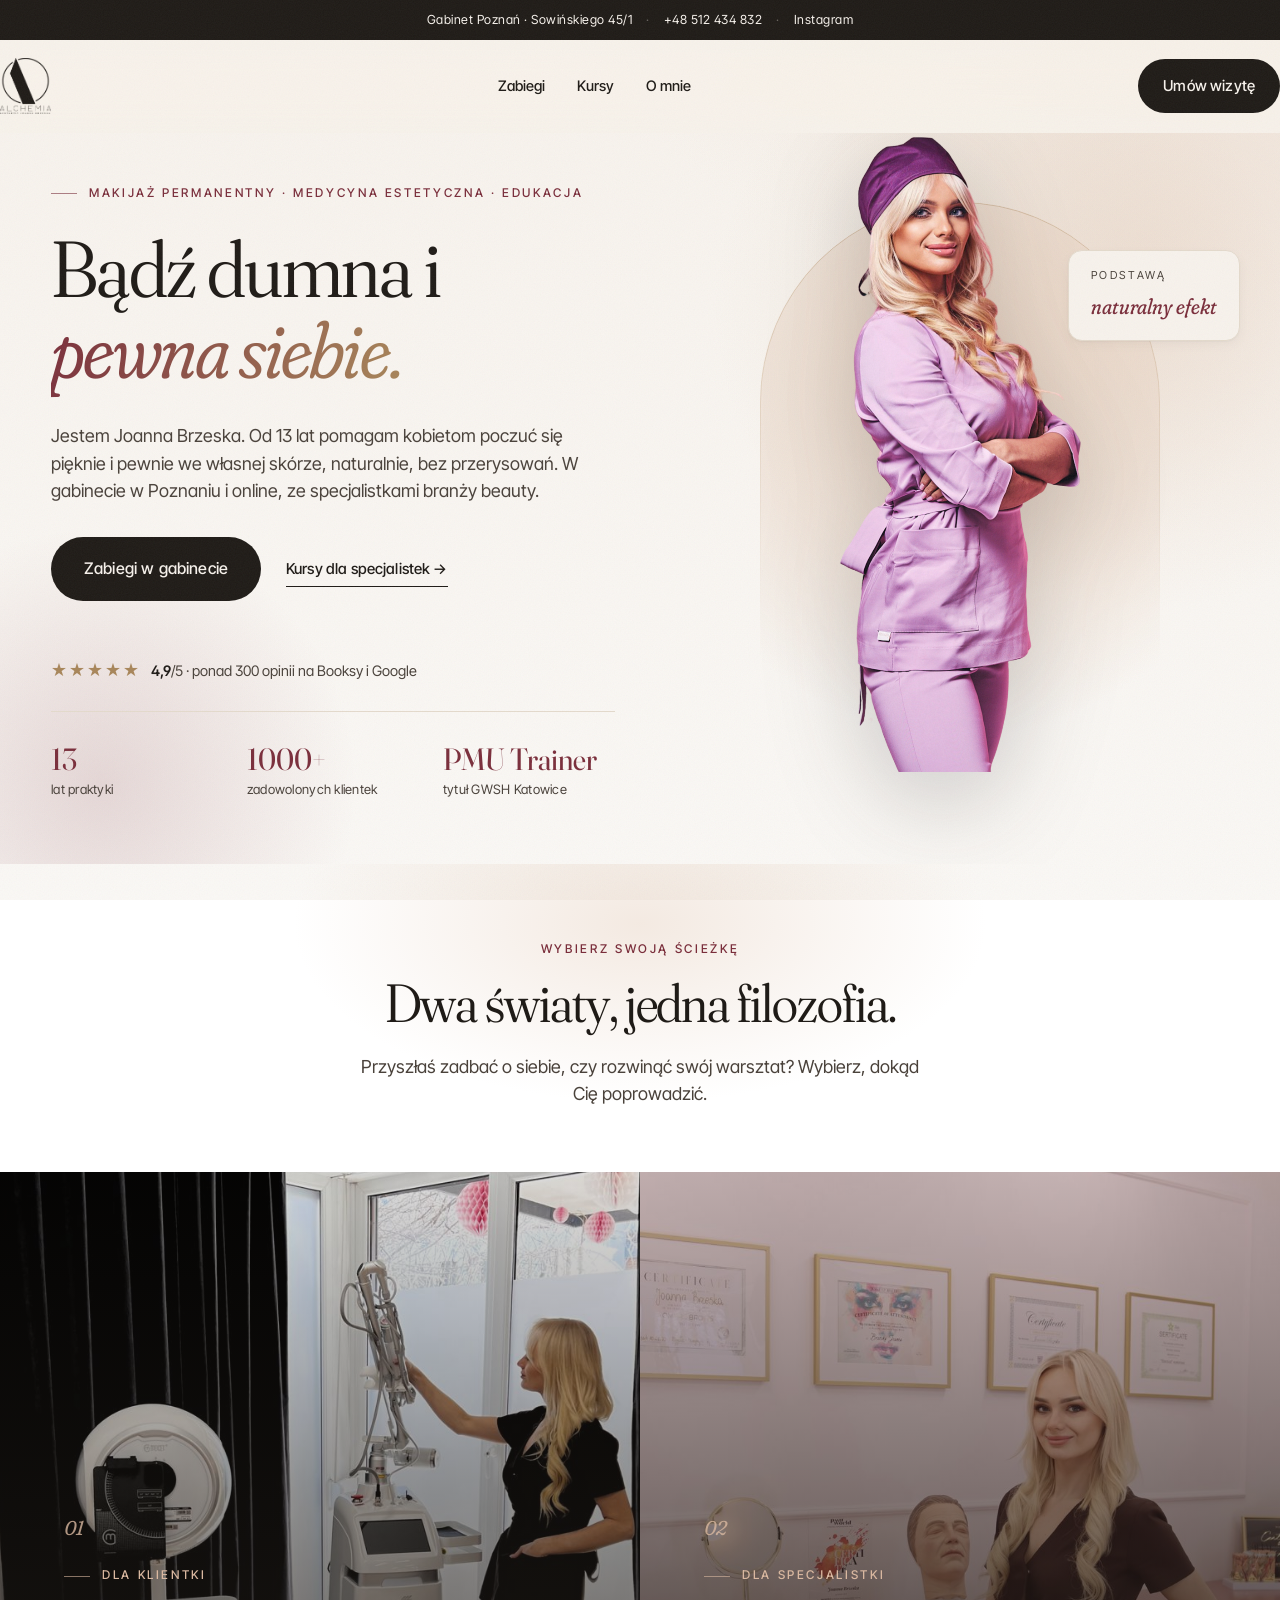
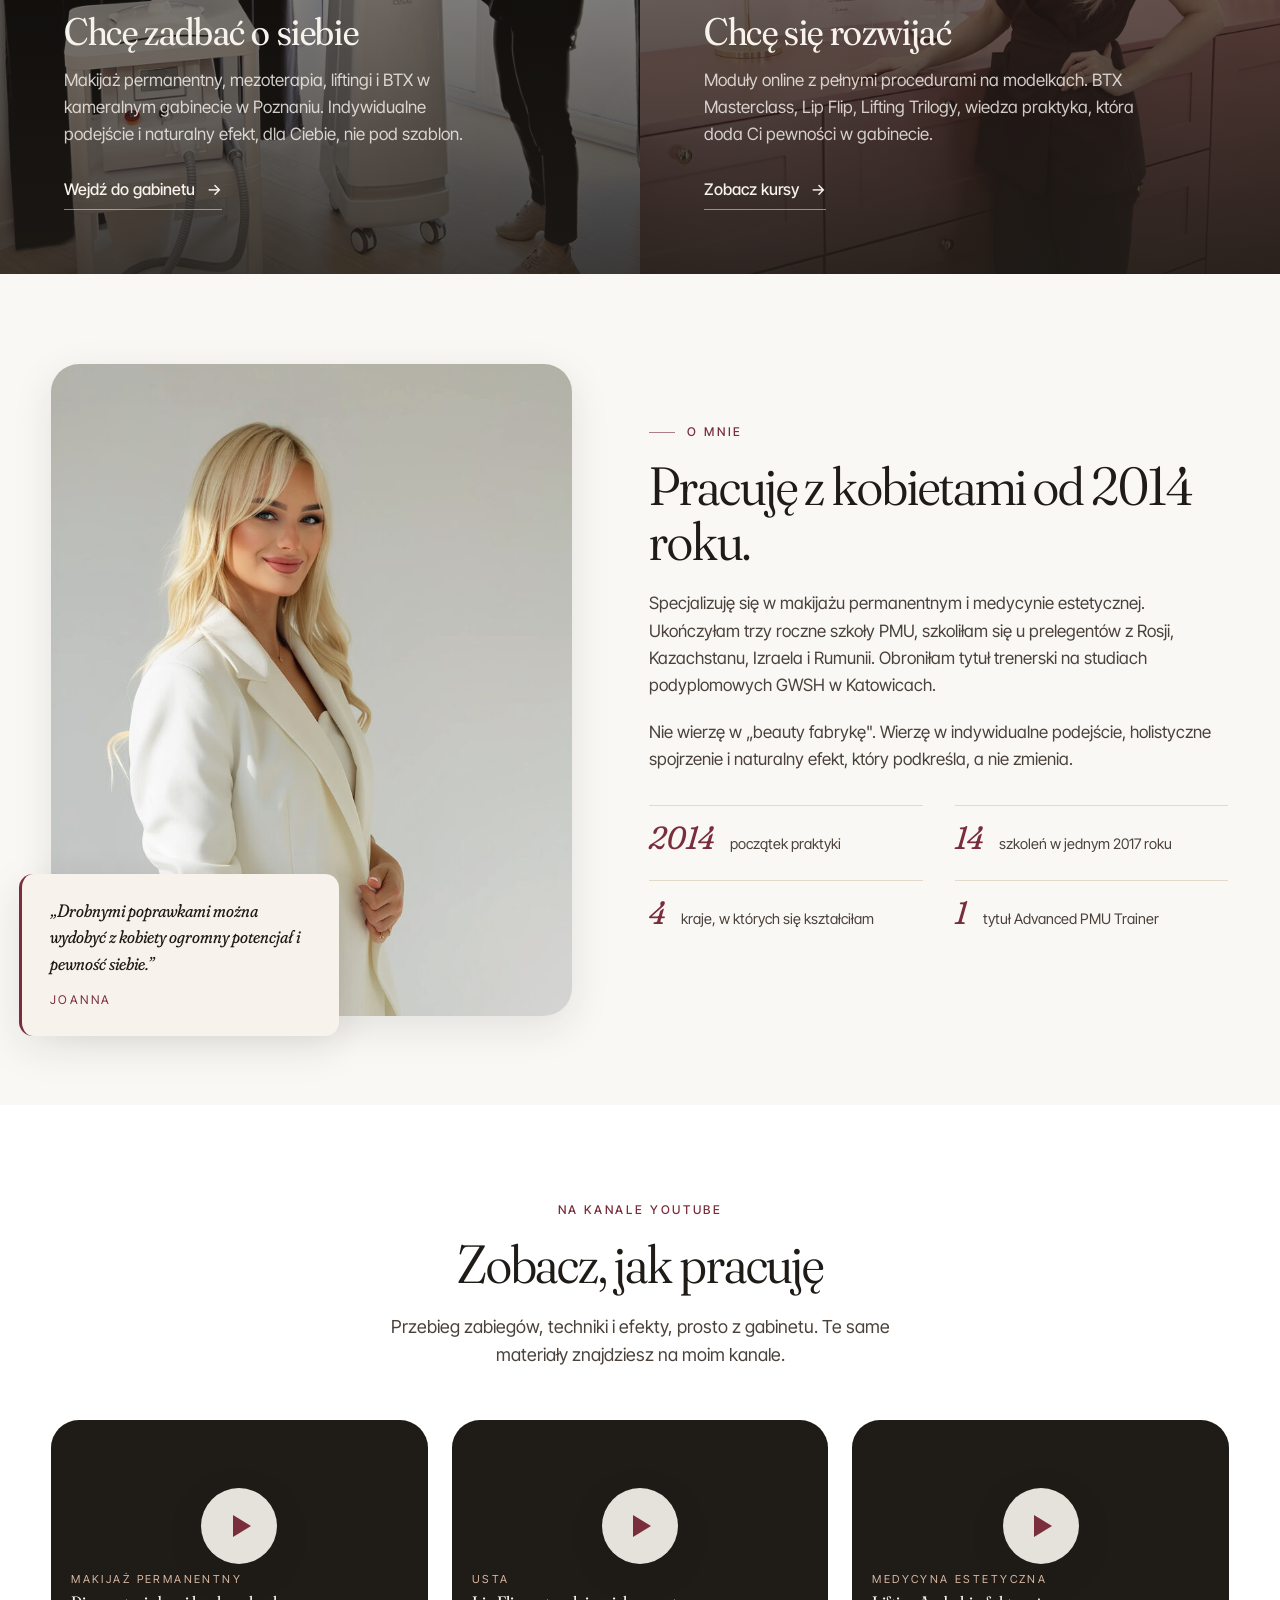
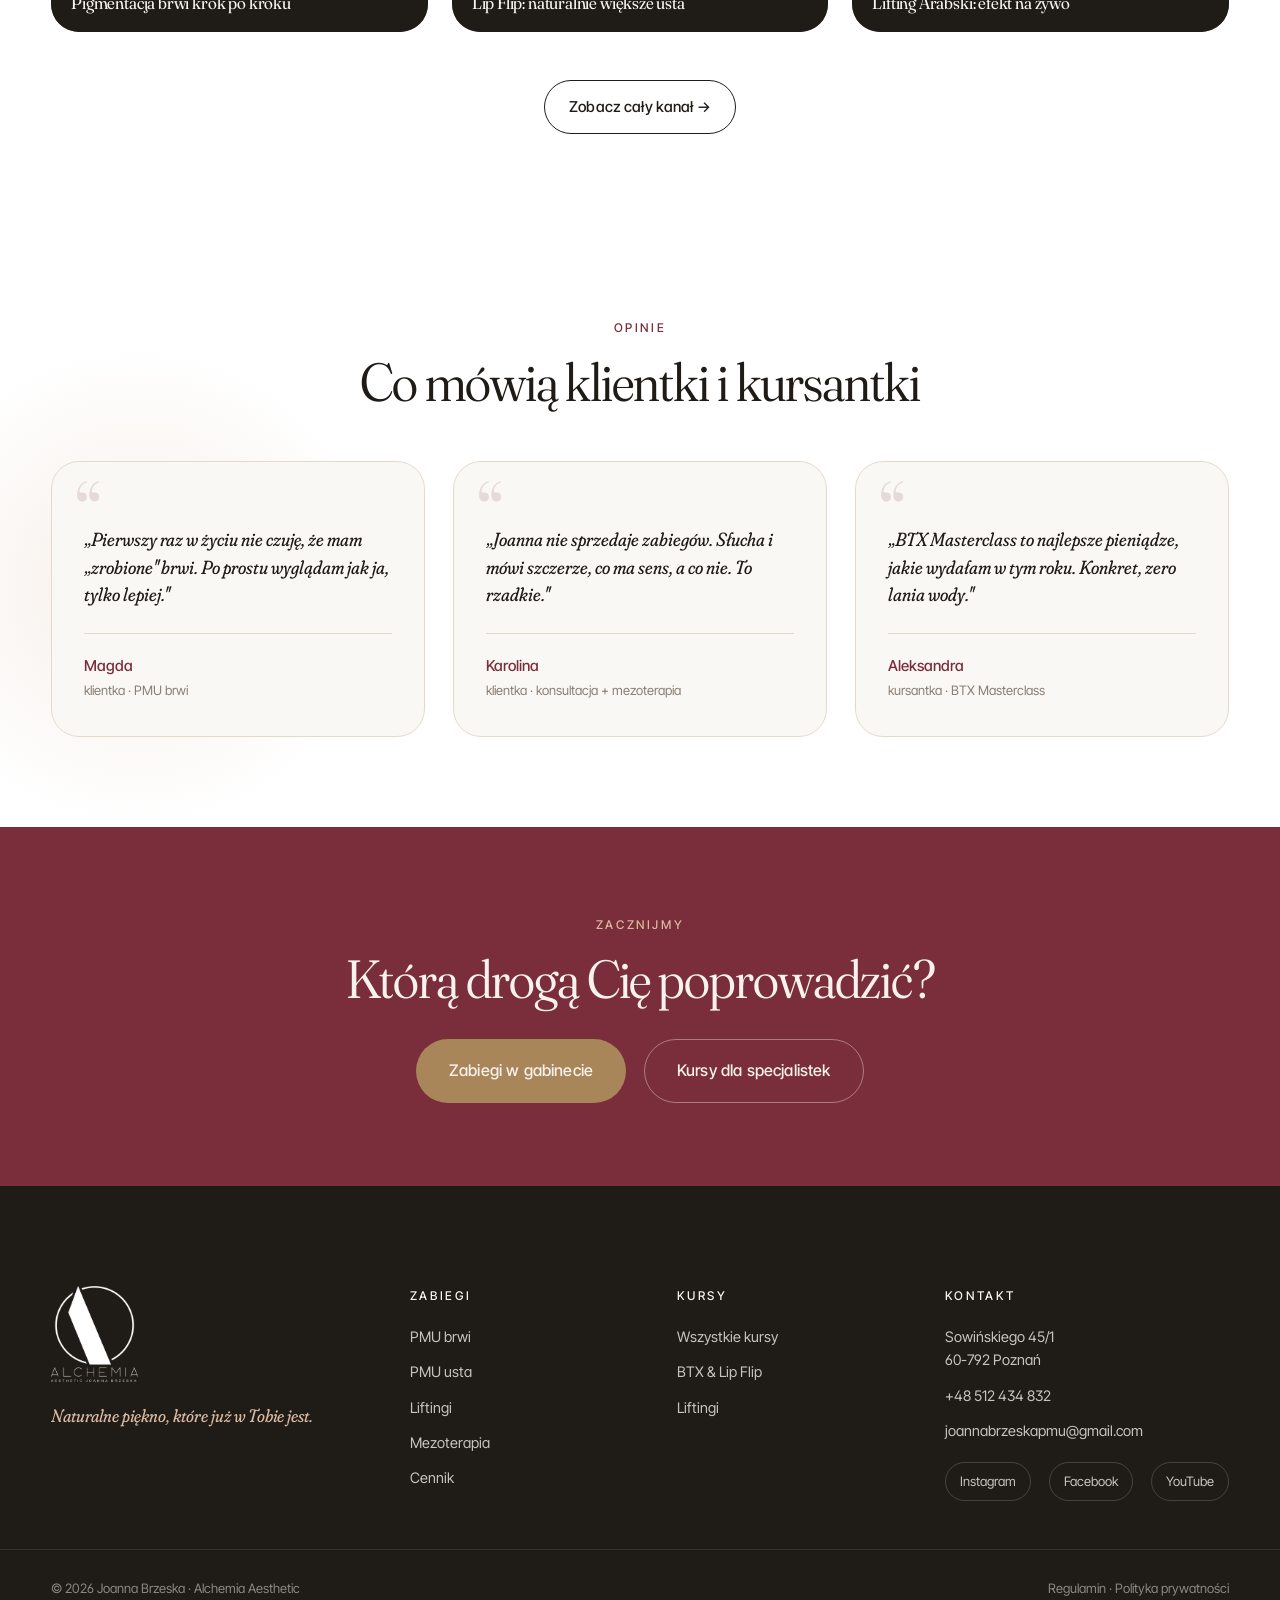
==== commit edc07676: "Rozdzielenie kursow na podstrony BTX i Lifting + agregator - kursy.html jako hub kierujacy do dwoch " ====
--- a/index.html
+++ b/index.html
@@ -79,7 +79,14 @@
     </a>
     <nav class="nav__links" aria-label="Główne">
       <a href="zabiegi.html">Zabiegi</a>
-      <a href="kursy.html">Kursy</a>
+      <div class="nav__item nav__item--has-menu">
+        <a href="kursy.html">Kursy</a>
+        <div class="nav__menu">
+          <a href="kursy.html">Wszystkie kursy</a>
+          <a href="kursy-btx.html">BTX &amp; Lip Flip</a>
+          <a href="kursy-lifting.html">Liftingi</a>
+        </div>
+      </div>
       <a href="#o-mnie">O mnie</a>
     </nav>
     <div class="nav__actions">
@@ -281,13 +288,11 @@
       </ul>
     </div>
     <div>
-      <h4>Edukacja</h4>
+      <h4>Kursy</h4>
       <ul>
-        <li><a href="kursy.html#moduly">BTX Masterclass</a></li>
-        <li><a href="kursy.html#moduly">Lip Flip</a></li>
-        <li><a href="kursy.html#moduly">Lifting Trilogy</a></li>
-        <li><a href="kursy.html#moduly">Wszystkie moduły</a></li>
-        <li><a href="kursy.html#moduly">eBooki</a></li>
+        <li><a href="kursy.html">Wszystkie kursy</a></li>
+        <li><a href="kursy-btx.html">BTX &amp; Lip Flip</a></li>
+        <li><a href="kursy-lifting.html">Liftingi</a></li>
       </ul>
     </div>
     <div>
--- a/styles.css
+++ b/styles.css
@@ -1861,12 +1861,16 @@
 .pricetab.is-active { background: var(--graphite); border-color: var(--graphite); color: var(--cream); }
 .pricepanel[hidden] { display: none; }
 .pricepanel__grid {
-  display: grid;
-  grid-template-columns: repeat(auto-fill, minmax(290px, 1fr));
-  gap: 24px;
-  align-items: start;
-}
-.pricepanel__grid .price-group { margin: 0; }
+  columns: 3;
+  column-gap: 24px;
+}
+.pricepanel__grid .price-group {
+  break-inside: avoid;
+  -webkit-column-break-inside: avoid;
+  margin: 0 0 24px;
+  width: 100%;
+}
+.pricepanel__grid--narrow { columns: 2; max-width: 780px; margin: 0 auto; }
 .price-group__note {
   font-size: 12.5px;
   color: var(--muted);
@@ -1904,7 +1908,7 @@
     scrollbar-width: none;
   }
   .pricetabs__nav::-webkit-scrollbar { display: none; }
-  .pricepanel__grid { grid-template-columns: 1fr; }
+  .pricepanel__grid, .pricepanel__grid--narrow { columns: 1; }
   .pricepanel__cta { flex-direction: column; align-items: stretch; text-align: center; }
   .pricepanel__cta .btn { justify-content: center; }
 }
@@ -1992,3 +1996,263 @@
 /* video caption tuned for 16/9 cards */
 .video-card__cap { padding: 18px 20px; }
 .video-card__title { font-size: 18px; }
+
+/* ============================================
+   POINTER-REACTIVE FLOURISHES + AMBIENT COLOR
+   ============================================ */
+
+/* cursor-following soft glow in heroes */
+.hero { background: radial-gradient(480px circle at var(--cx,78%) var(--cy,24%), rgba(168,134,90,.10), transparent 60%); }
+.page-hero:not(.page-hero--dark) { background: radial-gradient(460px circle at var(--cx,80%) var(--cy,22%), rgba(168,134,90,.10), transparent 60%); }
+.page-hero--dark { background: radial-gradient(540px circle at var(--cx,82%) var(--cy,20%), rgba(168,134,90,.16), transparent 58%), var(--graphite); }
+
+/* magnetic CTAs (transform set via JS, smooth return) */
+.btn--lg { will-change: transform; }
+
+/* gateway door subtle 3D tilt */
+.gateway__doors { perspective: 1200px; }
+.door { transition: transform .4s var(--ease), color .25s var(--ease); transform-style: preserve-3d; will-change: transform; }
+
+/* ambient drifting color orbs (subtle) */
+.treatments, .pricing { position: relative; overflow: hidden; }
+.treatments::before, .pricing::before {
+  content: "";
+  position: absolute;
+  border-radius: 50%;
+  pointer-events: none;
+  z-index: 0;
+}
+.treatments::before {
+  width: 520px; height: 520px; right: -180px; top: 4%;
+  background: radial-gradient(circle, rgba(232,212,196,.55), transparent 70%);
+  animation: floatBlob 22s var(--ease) infinite;
+}
+.pricing::before {
+  width: 560px; height: 560px; left: -200px; bottom: 2%;
+  background: radial-gradient(circle, rgba(122,46,59,.09), transparent 70%);
+  animation: floatBlob 26s var(--ease) infinite reverse;
+}
+.treatments .container, .pricing .container { position: relative; z-index: 1; }
+
+@media (prefers-reduced-motion: reduce) {
+  .treatments::before, .pricing::before { animation: none; }
+  .door { transition: none; }
+}
+
+/* ============================================
+   KURSY — light theme (gold accent, two pillars)
+   ============================================ */
+.theme-kursy .eyebrow { color: var(--gold); }
+.theme-kursy .display em { color: var(--gold); }
+.theme-kursy .page-hero__copy .display em {
+  background: linear-gradient(105deg, var(--gold) 0%, #caa46f 100%);
+  -webkit-background-clip: text; background-clip: text; -webkit-text-fill-color: transparent;
+}
+.theme-kursy .arrow-link { color: var(--gold); }
+.theme-kursy .btn--ghost:hover { background: var(--gold); border-color: var(--gold); color: #fff; }
+.theme-kursy a:focus-visible { outline-color: var(--gold); }
+
+/* WHY (light) */
+.why-light { padding: clamp(54px,7vw,100px) 0; background: var(--cream-2); }
+.why-light__stats { display: grid; grid-template-columns: repeat(4,1fr); gap: 28px; text-align: center; }
+.why-light__stats div { padding: 0 12px; border-left: 1px solid var(--line); }
+.why-light__stats div:first-child { border-left: 0; }
+.why-light__stats strong {
+  font-family: var(--ff-display); font-weight: 400; font-variation-settings: "opsz" 144;
+  font-size: clamp(2.4rem,4vw,3.4rem); color: var(--gold); display: block; line-height: 1;
+}
+.why-light__stats span { font-size: 14px; color: var(--graphite-2); margin-top: 8px; display: block; }
+
+/* PILLARS */
+.pillars { padding: clamp(54px,7vw,100px) 0; }
+.pillars__grid { display: grid; grid-template-columns: 1fr 1fr; gap: 28px; }
+.pillar {
+  position: relative; display: flex; flex-direction: column;
+  background: var(--paper); border: 1px solid var(--line); border-radius: var(--radius-lg);
+  padding: clamp(28px,3.5vw,48px); color: var(--graphite);
+  transition: transform .4s var(--ease), box-shadow .4s var(--ease), border-color .4s var(--ease);
+  overflow: hidden;
+}
+.pillar::before {
+  content: ""; position: absolute; left: 0; top: 0; bottom: 0; width: 5px;
+}
+.pillar--btx::before { background: var(--burgundy); }
+.pillar--lifting::before { background: var(--gold); }
+.pillar:hover { transform: translateY(-6px); box-shadow: var(--shadow); color: var(--graphite); }
+.pillar--btx:hover { border-color: var(--burgundy); }
+.pillar--lifting:hover { border-color: var(--gold); }
+.pillar__num { font-size: 12px; letter-spacing: .22em; text-transform: uppercase; color: var(--muted); }
+.pillar--btx .pillar__num { color: var(--burgundy); }
+.pillar--lifting .pillar__num { color: var(--gold); }
+.pillar h3 {
+  font-family: var(--ff-display); font-weight: 400; font-variation-settings: "opsz" 144, "SOFT" 60;
+  font-size: clamp(1.8rem,2.6vw,2.4rem); letter-spacing: -0.01em; margin: 12px 0 12px;
+}
+.pillar p { color: var(--graphite-2); margin: 0 0 20px; max-width: 42ch; }
+.pillar__count {
+  align-self: flex-start; font-size: 13px; font-weight: 500; padding: 6px 14px; border-radius: 999px;
+  background: var(--cream-2); color: var(--graphite-2); margin-bottom: 24px;
+}
+.pillar__cta { display: inline-flex; align-items: center; gap: 10px; font-weight: 500; margin-top: auto; }
+.pillar__cta span { transition: transform .3s var(--ease); }
+.pillar--btx .pillar__cta { color: var(--burgundy); }
+.pillar--lifting .pillar__cta { color: var(--gold); }
+.pillar:hover .pillar__cta span { transform: translateX(6px); }
+
+/* MODULES (light) */
+.modules-light { padding: clamp(54px,7vw,100px) 0; scroll-margin-top: 90px; }
+.modules-light--alt { background: var(--cream-2); }
+.modules-light .section-head--left { margin: 0 0 clamp(28px,4vw,48px); max-width: 720px; }
+.modules-light__grid {
+  display: grid; grid-template-columns: repeat(auto-fill, minmax(290px,1fr)); gap: 24px; align-items: stretch;
+}
+.module-card {
+  display: flex; flex-direction: column;
+  background: var(--paper); border: 1px solid var(--line); border-radius: var(--radius-lg);
+  padding: 32px 28px; transition: transform .35s var(--ease), box-shadow .35s var(--ease);
+}
+.modules-light--alt .module-card { background: var(--paper); }
+.module-card:hover { transform: translateY(-4px); box-shadow: var(--shadow); }
+.module-card--feature { border-color: var(--gold); box-shadow: 0 0 0 1px var(--gold) inset; }
+.module-card__cat {
+  align-self: flex-start; font-size: 11px; letter-spacing: .18em; text-transform: uppercase;
+  padding: 6px 12px; border-radius: 999px; background: rgba(168,134,90,.14); color: var(--gold); margin-bottom: 18px;
+}
+.module-card h3 {
+  font-family: var(--ff-display); font-weight: 400; font-variation-settings: "opsz" 144, "SOFT" 50;
+  font-size: 1.5rem; letter-spacing: -0.01em; margin: 0 0 10px;
+}
+.module-card > p { color: var(--graphite-2); font-size: 15px; margin: 0 0 18px; }
+.module-card__incl { list-style: none; padding: 0; margin: 0 0 24px; display: flex; flex-direction: column; gap: 10px; flex: 1; }
+.module-card__incl li { position: relative; padding-left: 26px; font-size: 14.5px; color: var(--graphite-2); }
+.module-card__incl li::before {
+  content: "✓"; position: absolute; left: 0; top: 0; width: 18px; height: 18px;
+  background: var(--gold); color: #fff; border-radius: 999px; font-size: 10px; display: grid; place-items: center;
+}
+.module-card__foot { display: flex; align-items: center; justify-content: space-between; gap: 16px; padding-top: 18px; border-top: 1px solid var(--line); }
+.module-card__price {
+  font-family: var(--ff-display); font-style: italic; font-variation-settings: "opsz" 144, "SOFT" 100;
+  font-size: 1.7rem; color: var(--graphite);
+}
+
+/* Lifting bundle (feature) */
+.lifting-bundle {
+  display: grid; grid-template-columns: 1.6fr 1fr; gap: 0; overflow: hidden;
+  border-radius: var(--radius-lg); border: 1px solid var(--gold); margin-bottom: 28px; background: var(--paper);
+}
+.lifting-bundle__body { padding: clamp(28px,3.5vw,48px); }
+.lifting-bundle__body .module-card__cat { background: rgba(168,134,90,.16); }
+.lifting-bundle__body h3 {
+  font-family: var(--ff-display); font-weight: 400; font-variation-settings: "opsz" 144, "SOFT" 60;
+  font-size: clamp(1.7rem,2.6vw,2.3rem); letter-spacing: -0.01em; margin: 14px 0 12px;
+}
+.lifting-bundle__body > p { color: var(--graphite-2); margin: 0 0 18px; max-width: 52ch; }
+.lifting-bundle__aside {
+  background: var(--graphite); color: var(--cream); display: flex; flex-direction: column;
+  align-items: flex-start; justify-content: center; gap: 8px; padding: clamp(28px,3.5vw,48px);
+}
+.lifting-bundle__aside span { font-size: 14px; color: rgba(247,242,236,.7); }
+.lifting-bundle__aside strong {
+  font-family: var(--ff-display); font-style: italic; font-variation-settings: "opsz" 144, "SOFT" 100;
+  font-weight: 400; font-size: 1.5rem; color: var(--nude-2);
+}
+
+/* BENEFITS (light) */
+.benefits-light { padding: clamp(54px,7vw,100px) 0; }
+.benefits-light__grid { display: grid; grid-template-columns: repeat(4,1fr); gap: 28px; }
+.benefitl { padding-top: 24px; border-top: 2px solid var(--line); }
+.benefitl__num {
+  font-family: var(--ff-display); font-style: italic; font-variation-settings: "opsz" 144, "SOFT" 100;
+  font-size: 34px; color: var(--gold); display: block; margin-bottom: 14px;
+}
+.benefitl h3 { font-family: var(--ff-display); font-weight: 400; font-variation-settings: "opsz" 144, "SOFT" 50; font-size: 20px; margin: 0 0 8px; }
+.benefitl p { margin: 0; color: var(--graphite-2); font-size: 14.5px; }
+
+@media (max-width: 860px) {
+  .why-light__stats { grid-template-columns: 1fr 1fr; gap: 28px 16px; }
+  .why-light__stats div:nth-child(3) { border-left: 0; }
+  .pillars__grid { grid-template-columns: 1fr; }
+  .lifting-bundle { grid-template-columns: 1fr; }
+  .benefits-light__grid { grid-template-columns: 1fr 1fr; }
+}
+@media (max-width: 560px) {
+  .benefits-light__grid { grid-template-columns: 1fr; }
+}
+
+/* ---- Bundle (hero package: struck sum + savings) ---- */
+.bundle {
+  display: grid;
+  grid-template-columns: 1.55fr 1fr;
+  border-radius: var(--radius-lg);
+  overflow: hidden;
+  border: 2px solid var(--gold);
+  background: var(--paper);
+  box-shadow: 0 20px 54px rgba(168,134,90,.20);
+  margin-bottom: 32px;
+}
+.bundle__main { padding: clamp(28px,3.5vw,48px); }
+.bundle__badge {
+  display: inline-flex; align-items: center; gap: 6px;
+  font-size: 11px; letter-spacing: .18em; text-transform: uppercase; font-weight: 500;
+  background: var(--gold); color: #fff;
+  padding: 7px 14px; border-radius: 999px; margin-bottom: 16px;
+}
+.bundle__badge::before { content: "★"; font-size: 11px; }
+.bundle__main h3 {
+  font-family: var(--ff-display); font-weight: 400; font-variation-settings: "opsz" 144, "SOFT" 60;
+  font-size: clamp(1.7rem,2.6vw,2.3rem); letter-spacing: -0.01em; margin: 0 0 12px;
+}
+.bundle__main > p { color: var(--graphite-2); margin: 0 0 18px; max-width: 54ch; }
+.bundle__buy {
+  background: linear-gradient(165deg, #fbf5ea 0%, #f1e3cd 100%);
+  border-left: 1px solid rgba(168,134,90,.3);
+  display: flex; flex-direction: column; align-items: flex-start; justify-content: center;
+  gap: 6px; padding: clamp(28px,3.5vw,48px);
+}
+.bundle__was { font-size: 14px; color: var(--muted); }
+.bundle__was s { color: var(--muted); }
+.bundle__now {
+  font-family: var(--ff-display); font-weight: 400; font-variation-settings: "opsz" 144;
+  font-size: clamp(2.4rem,3.6vw,3.2rem); color: var(--graphite); line-height: 1;
+}
+.bundle__save {
+  background: var(--graphite); color: var(--cream);
+  font-size: 12.5px; font-weight: 500; letter-spacing: .02em;
+  padding: 6px 13px; border-radius: 999px; margin: 6px 0 16px;
+}
+.bundle__buy .btn { align-self: stretch; justify-content: center; }
+
+@media (max-width: 860px) {
+  .bundle { grid-template-columns: 1fr; }
+  .bundle__buy { border-left: 0; border-top: 1px solid rgba(168,134,90,.3); align-items: center; text-align: center; }
+}
+
+/* ---- Nav dropdown (Kursy) ---- */
+.nav__item--has-menu { position: relative; display: inline-flex; align-items: center; }
+.nav__menu {
+  position: absolute; top: 100%; left: 50%;
+  transform: translateX(-50%) translateY(8px);
+  min-width: 210px; background: var(--cream); border: 1px solid var(--line);
+  border-radius: var(--radius); box-shadow: var(--shadow); padding: 8px;
+  display: flex; flex-direction: column; gap: 2px;
+  opacity: 0; visibility: hidden;
+  transition: opacity .25s var(--ease), transform .25s var(--ease); z-index: 60;
+}
+.nav__menu::before { content: ""; position: absolute; top: -10px; left: 0; right: 0; height: 12px; }
+.nav__item--has-menu:hover .nav__menu,
+.nav__item--has-menu:focus-within .nav__menu {
+  opacity: 1; visibility: visible; transform: translateX(-50%) translateY(4px);
+}
+.nav__menu a { padding: 10px 14px; font-size: 14px; font-weight: 500; border-radius: 8px; white-space: nowrap; }
+.nav__menu a::after { display: none; }
+.nav__menu a:hover { background: var(--cream-2); color: var(--burgundy); }
+
+@media (max-width: 720px) {
+  .nav__item--has-menu { display: block; width: 100%; flex-direction: column; align-items: stretch; }
+  .nav__menu {
+    position: static; opacity: 1; visibility: visible; transform: none;
+    box-shadow: none; border: 0; background: transparent; padding: 0 0 6px 16px; min-width: 0;
+  }
+  .nav__menu::before { display: none; }
+  .nav__menu a { padding: 12px 0; font-size: 16px; border-bottom: 1px solid var(--line); }
+}
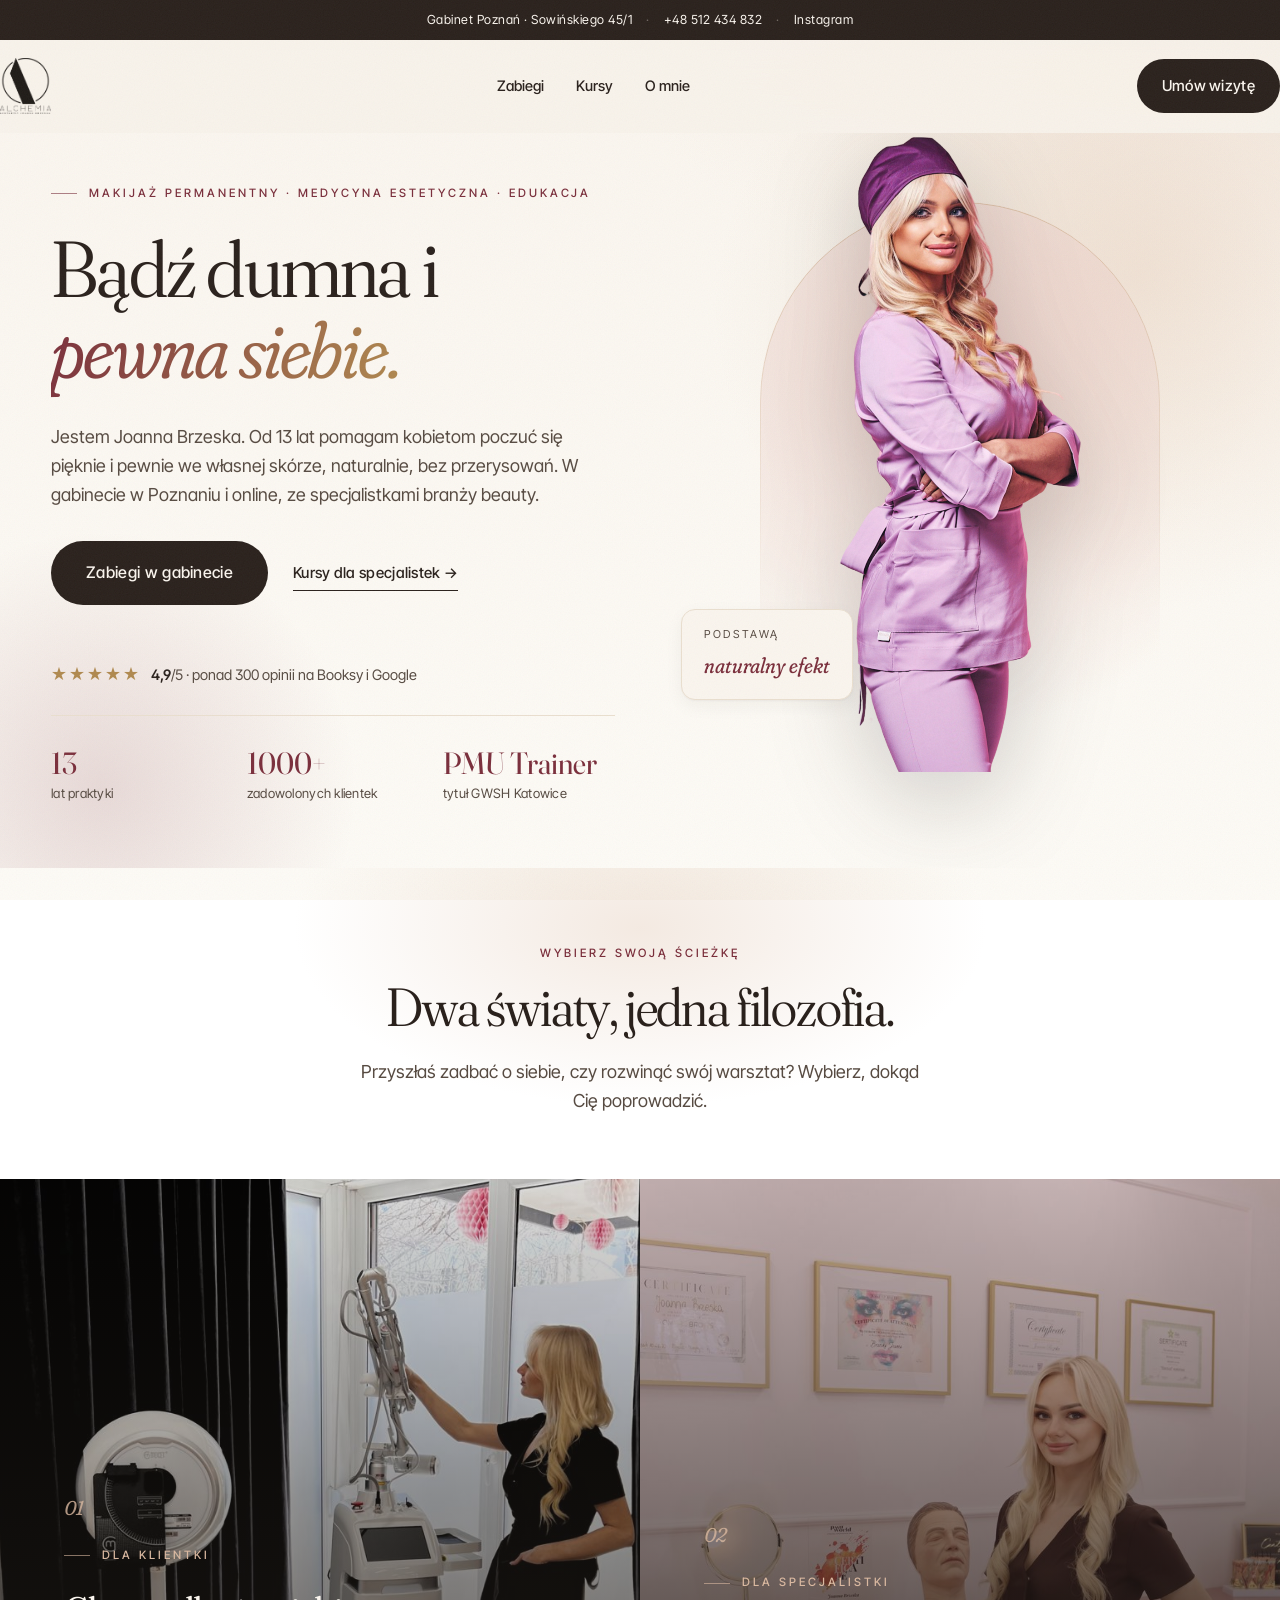
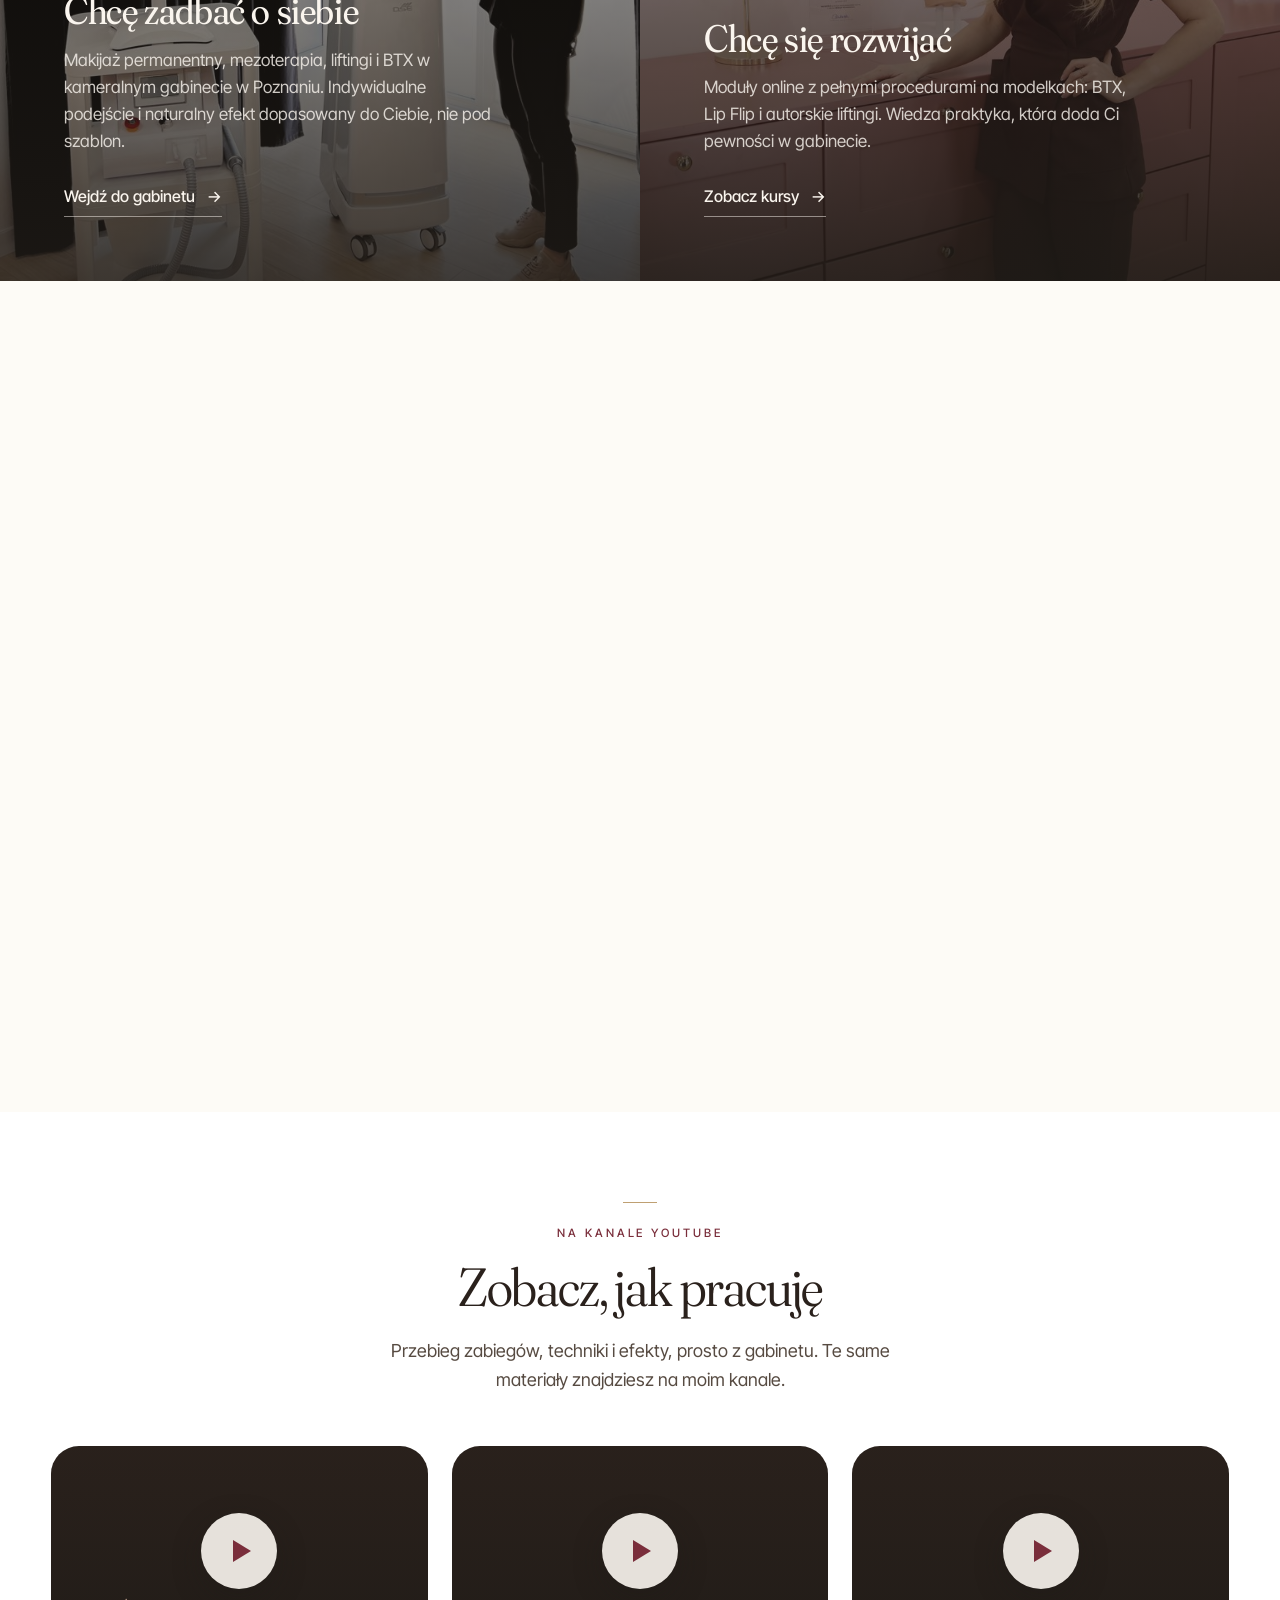
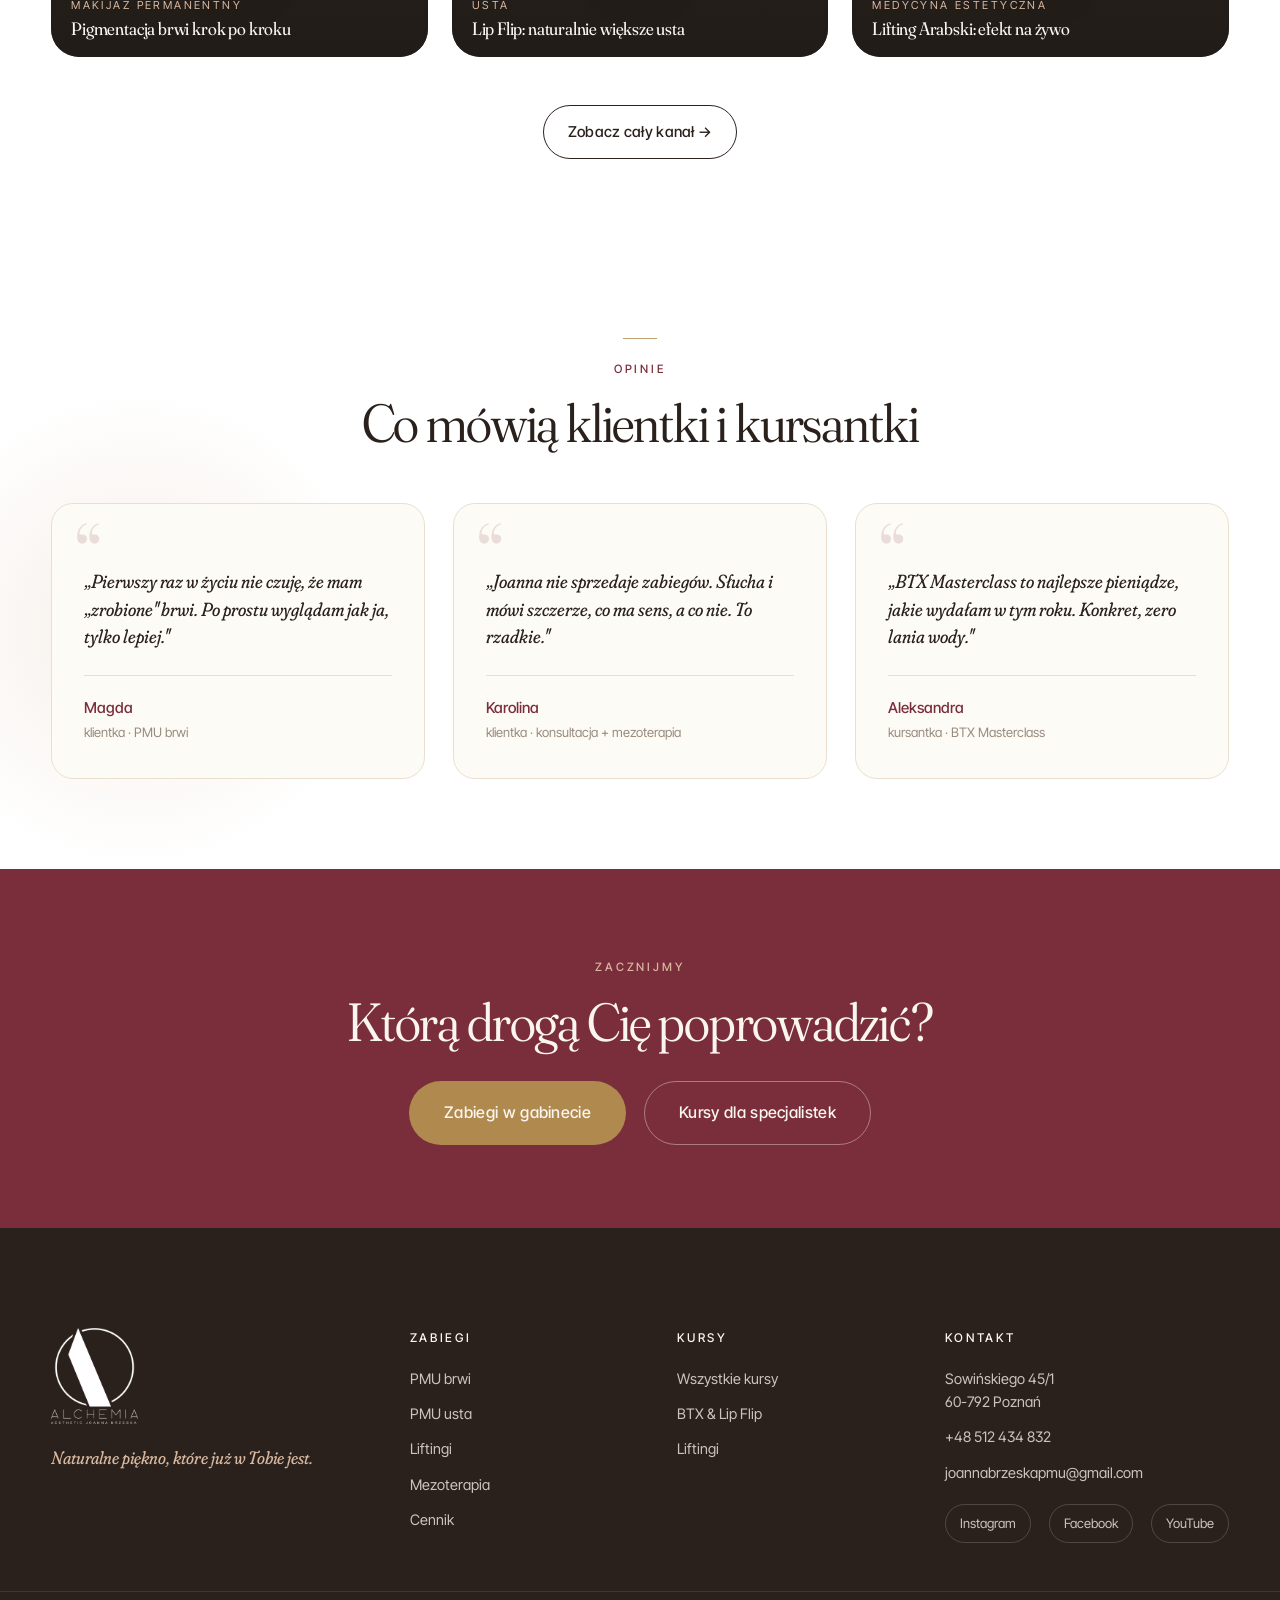
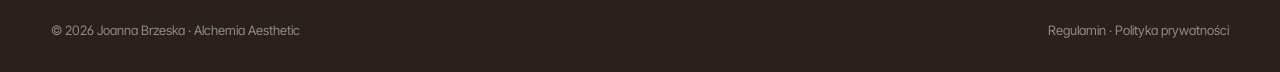
==== commit 4aeb9bc2: "Przeglad copy: naturalniejszy polski - 'Czym moge Ci pomoc' -> 'Najczesciej wybierane zabiegi' - roz" ====
--- a/index.html
+++ b/index.html
@@ -150,7 +150,7 @@
         <span class="door__num">01</span>
         <span class="eyebrow eyebrow--light">Dla klientki</span>
         <h3>Chcę zadbać o siebie</h3>
-        <p>Makijaż permanentny, mezoterapia, liftingi i BTX w kameralnym gabinecie w Poznaniu. Indywidualne podejście i naturalny efekt, dla Ciebie, nie pod szablon.</p>
+        <p>Makijaż permanentny, mezoterapia, liftingi i BTX w kameralnym gabinecie w Poznaniu. Indywidualne podejście i naturalny efekt dopasowany do Ciebie, nie pod szablon.</p>
         <span class="door__cta">Wejdź do gabinetu <span>&rarr;</span></span>
       </div>
     </a>
@@ -159,7 +159,7 @@
         <span class="door__num">02</span>
         <span class="eyebrow eyebrow--light">Dla specjalistki</span>
         <h3>Chcę się rozwijać</h3>
-        <p>Moduły online z pełnymi procedurami na modelkach. BTX Masterclass, Lip Flip, Lifting Trilogy, wiedza praktyka, która doda Ci pewności w gabinecie.</p>
+        <p>Moduły online z pełnymi procedurami na modelkach: BTX, Lip Flip i autorskie liftingi. Wiedza praktyka, która doda Ci pewności w gabinecie.</p>
         <span class="door__cta">Zobacz kursy <span>&rarr;</span></span>
       </div>
     </a>
--- a/styles.css
+++ b/styles.css
@@ -2256,3 +2256,77 @@
   .nav__menu::before { display: none; }
   .nav__menu a { padding: 12px 0; font-size: 16px; border-bottom: 1px solid var(--line); }
 }
+
+/* ============================================================
+   AESTHETIC REFINEMENT v2 — warmer, calmer, more editorial
+   ============================================================ */
+:root {
+  --cream:       #FAF5EE;
+  --cream-2:     #F2E8DA;
+  --paper:       #FDFBF6;
+  --graphite:    #2A211C;
+  --graphite-2:  #574B42;
+  --muted:       #9A8B7D;
+  --line:        #EADFCF;
+  --nude:        #ECD8C7;
+  --nude-2:      #D9B8A0;
+  --blush:       #ECD2CB;
+  --burgundy:    #7A2E3B;
+  --burgundy-dk: #5C1F2A;
+  --gold:        #B0894F;
+
+  --shadow-sm: 0 1px 2px rgba(42,33,28,.04), 0 6px 18px rgba(42,33,28,.05);
+  --shadow:    0 16px 44px rgba(42,33,28,.10);
+  --shadow-lg: 0 34px 84px rgba(42,33,28,.16);
+}
+
+/* type polish */
+.eyebrow { letter-spacing: 0.26em; font-size: 11.5px; }
+.display { letter-spacing: -0.022em; }
+.lede { line-height: 1.62; }
+
+/* section head: refined centred hairline above the eyebrow */
+.section-head .eyebrow { position: relative; padding-top: 22px; }
+.section-head .eyebrow::after {
+  content: "";
+  position: absolute; top: 0; left: 50%; transform: translateX(-50%);
+  width: 34px; height: 1px; background: var(--gold); opacity: .8;
+}
+.theme-kursy .section-head .eyebrow::after { background: var(--gold); }
+
+/* unify cards: softer hairline + calmer hover lift */
+.treatment-card, .price-group, .module-card, .testi, .pillar, .course-card {
+  border-radius: 22px;
+}
+.treatment-card { border-color: var(--line); }
+
+/* buttons: a touch more refined */
+.btn { letter-spacing: 0.02em; }
+.btn--lg { padding: 18px 34px; }
+
+/* hero arch: blush gradient bridges the photo with the warm palette */
+.hero__backdrop {
+  background: radial-gradient(112% 86% at 50% 26%, var(--blush) 0%, rgba(236,210,203,.42) 46%, transparent 76%);
+}
+.hero__backdrop::after { border-color: rgba(176,137,79,.32); }
+.hero__visual--portrait .hero__badge {
+  top: auto; bottom: 13%; left: -2%; right: auto;
+}
+
+/* page-hero arch corner softening for consistency */
+.page-hero__img { border-radius: 240px 28px 240px 28px; }
+
+/* Oferta: photo-light editorial cards with index numerals */
+.treatments__grid { counter-reset: tcard; }
+.treatments .treatment-card { padding: 0; background: var(--paper); border: 1px solid var(--line); }
+.treatments .treatment-card__body { counter-increment: tcard; padding: 34px 32px; }
+.treatments .treatment-card__body::before {
+  content: counter(tcard, decimal-leading-zero);
+  display: block;
+  font-family: var(--ff-display); font-style: italic;
+  font-variation-settings: "opsz" 144, "SOFT" 100;
+  font-size: 24px; line-height: 1; color: var(--gold);
+  margin-bottom: 18px;
+}
+.treatments .treatment-card__body h3 { font-size: 23px; }
+.treatments .treatment-card:hover { box-shadow: 0 22px 56px rgba(122,46,59,.12); }
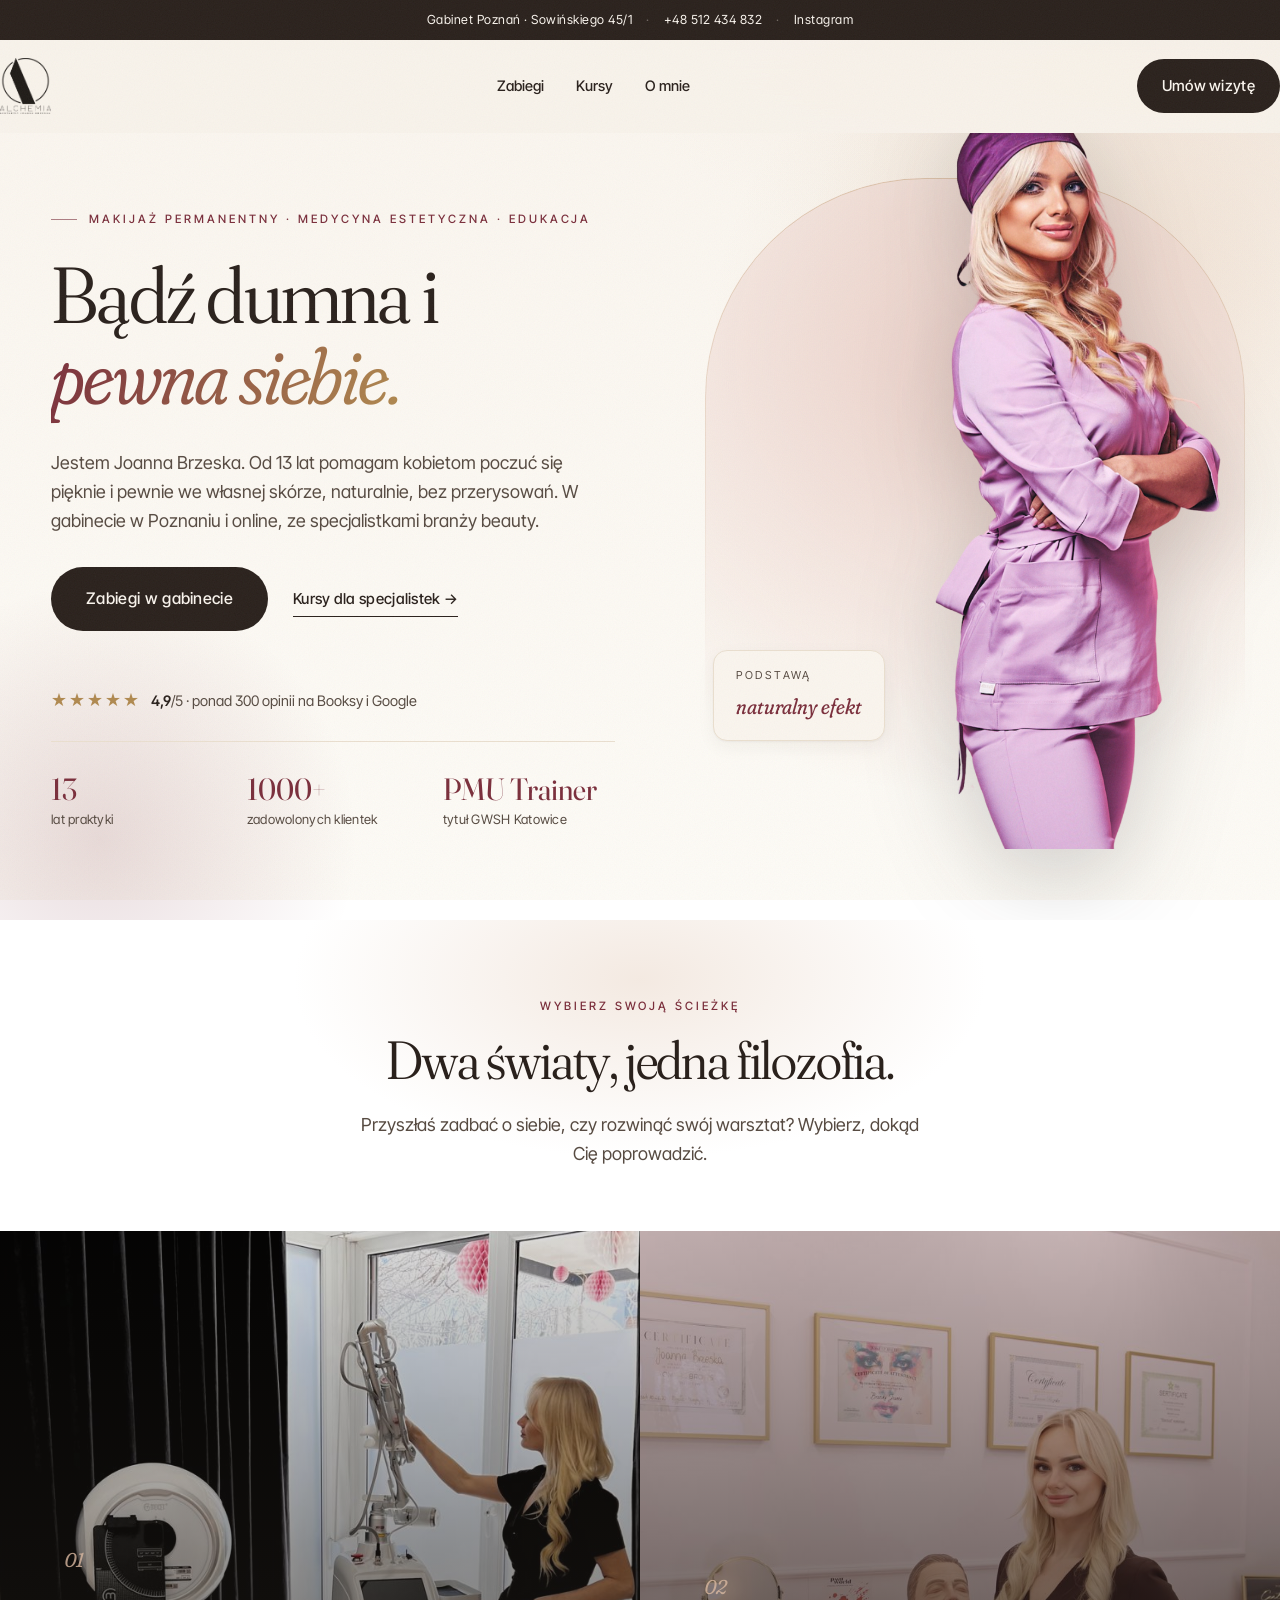
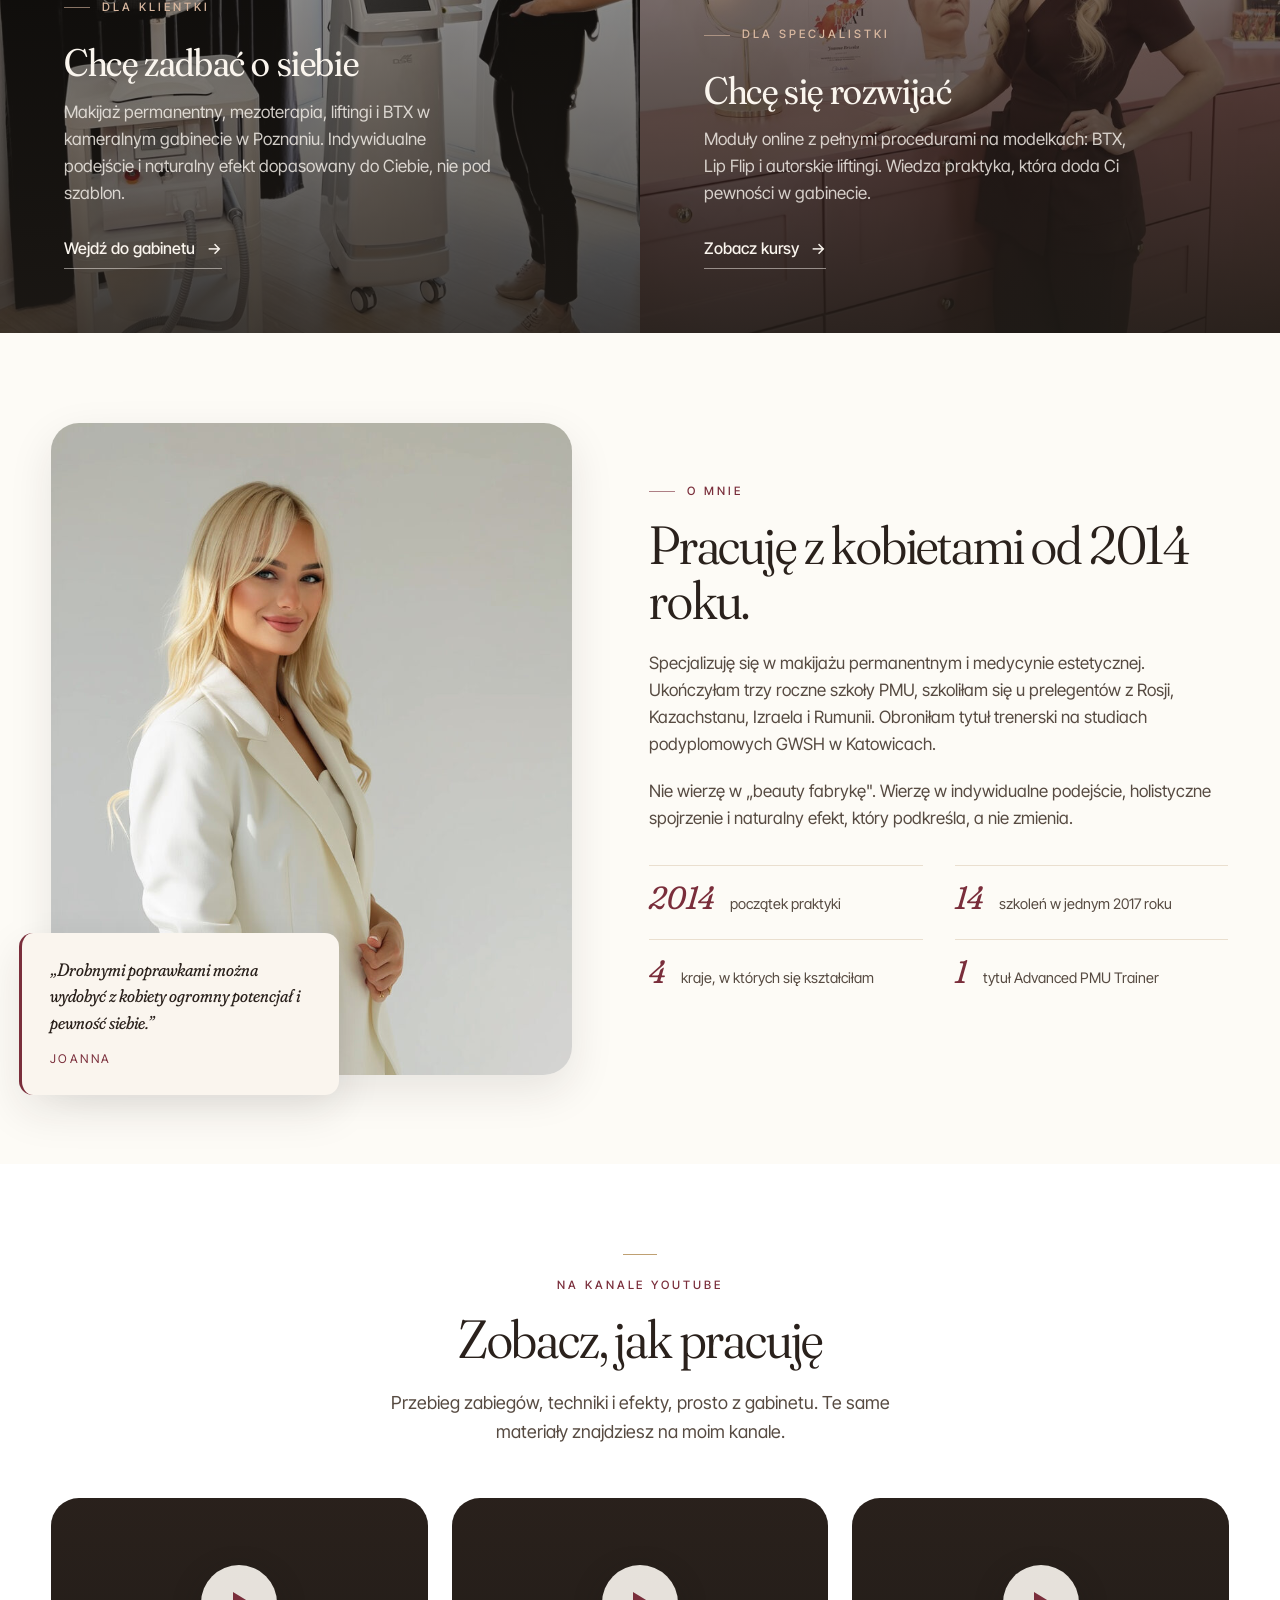
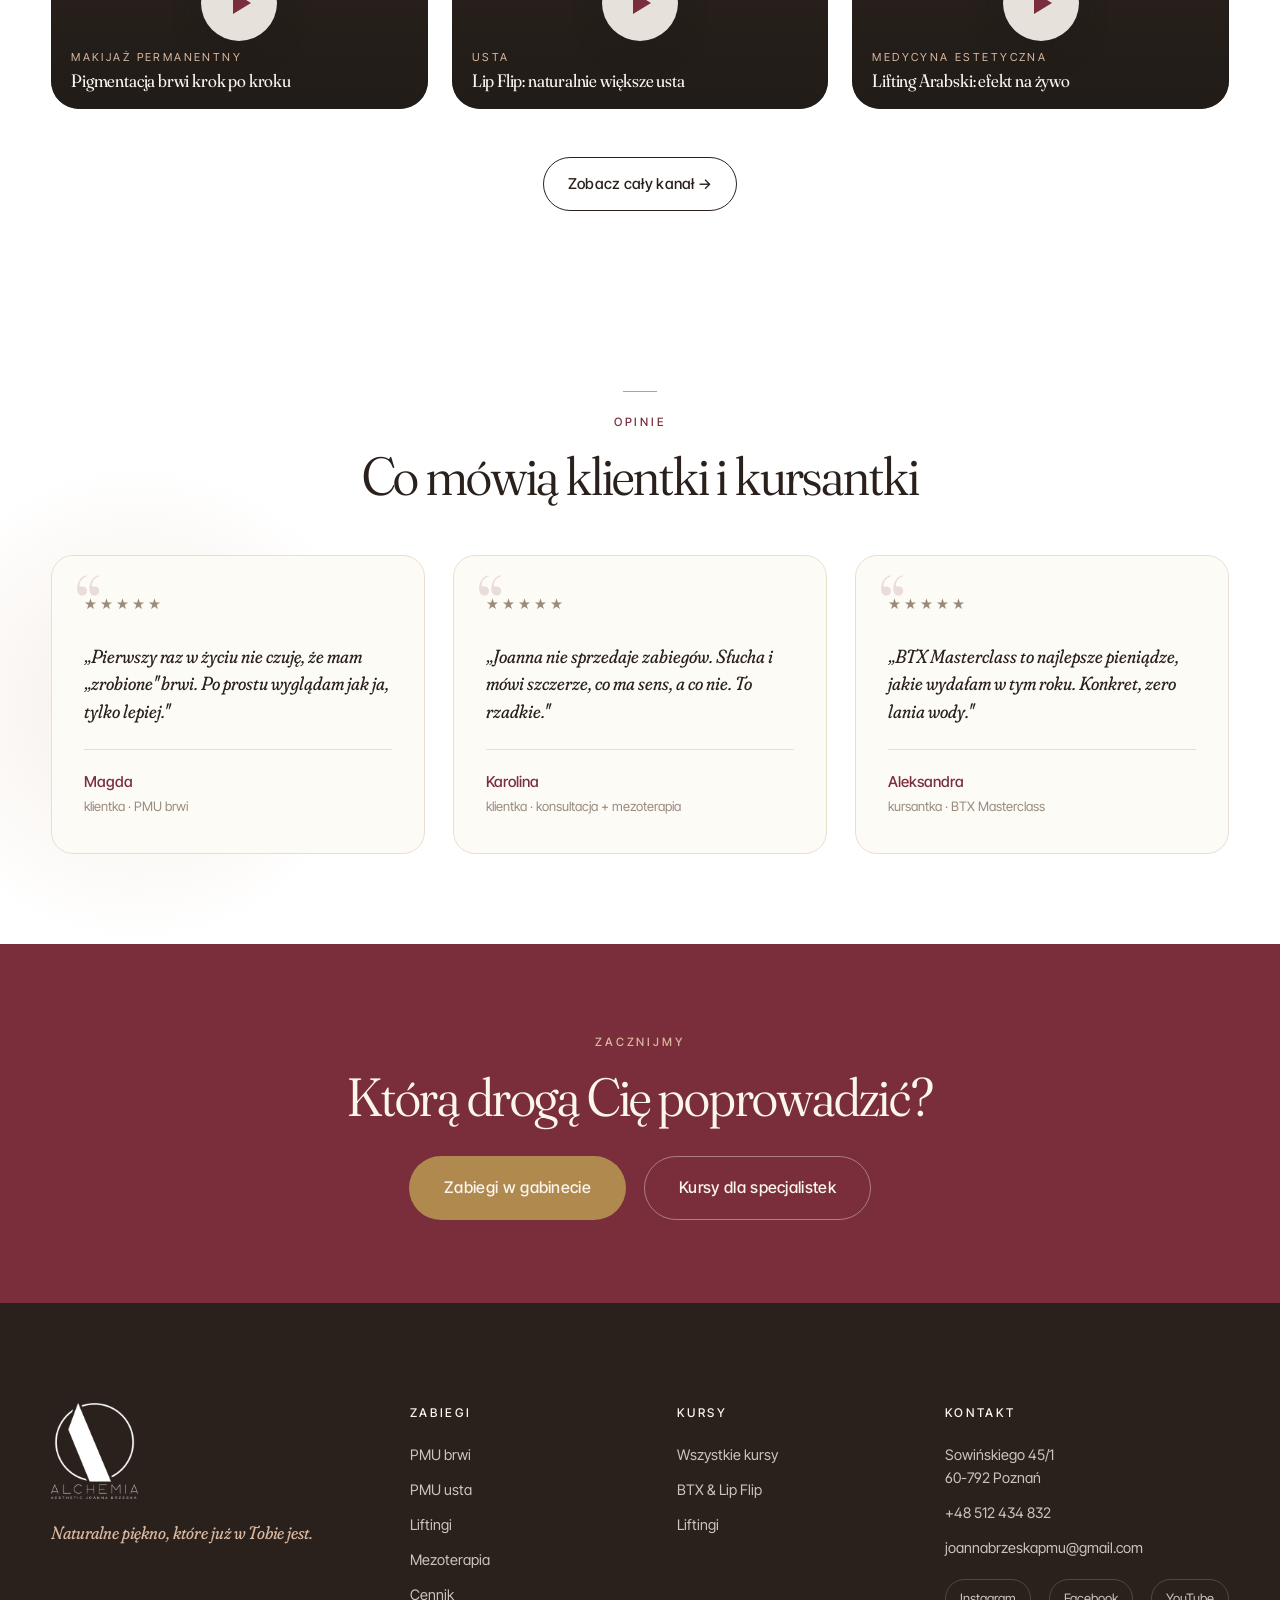
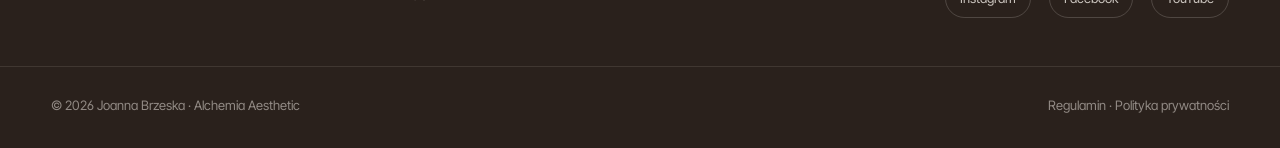
==== commit 69a92027: "Iteracja estetyczna v3: kompozycja hero, gwiazdki opinii, spojnosc - hero: powiekszony luk obejmujac" ====
--- a/index.html
+++ b/index.html
@@ -237,14 +237,17 @@
     </div>
     <div class="testimonials__grid">
       <blockquote class="testi reveal">
+        <span class="testi__stars" aria-hidden="true">★★★★★</span>
         <p>„Pierwszy raz w życiu nie czuję, że mam &bdquo;zrobione" brwi. Po prostu wyglądam jak ja, tylko lepiej."</p>
         <footer><strong>Magda</strong><span>klientka · PMU brwi</span></footer>
       </blockquote>
       <blockquote class="testi reveal">
+        <span class="testi__stars" aria-hidden="true">★★★★★</span>
         <p>„Joanna nie sprzedaje zabiegów. Słucha i mówi szczerze, co ma sens, a co nie. To rzadkie."</p>
         <footer><strong>Karolina</strong><span>klientka · konsultacja + mezoterapia</span></footer>
       </blockquote>
       <blockquote class="testi reveal">
+        <span class="testi__stars" aria-hidden="true">★★★★★</span>
         <p>„BTX Masterclass to najlepsze pieniądze, jakie wydałam w tym roku. Konkret, zero lania wody."</p>
         <footer><strong>Aleksandra</strong><span>kursantka · BTX Masterclass</span></footer>
       </blockquote>
--- a/styles.css
+++ b/styles.css
@@ -2330,3 +2330,15 @@
 }
 .treatments .treatment-card__body h3 { font-size: 23px; }
 .treatments .treatment-card:hover { box-shadow: 0 22px 56px rgba(122,46,59,.12); }
+
+/* ---- Hero composition refine v3 (desktop) ---- */
+@media (min-width: 1025px) {
+  .hero__visual--portrait { justify-content: flex-end; align-items: flex-end; height: clamp(500px, 53vw, 680px); }
+  .hero__backdrop { left: auto; right: -3%; transform: none; width: min(112%, 540px); height: 100%; }
+  .hero__portrait { height: 113%; max-width: none; }
+  .hero__visual--portrait .hero__badge { left: 4%; right: auto; bottom: 17%; }
+}
+
+/* ---- testimonial star rating + numeral consistency ---- */
+.testi__stars { display: block; color: var(--gold); letter-spacing: 3px; font-size: 14px; margin-bottom: 14px; position: relative; z-index: 1; }
+.step__num { color: var(--gold); }
